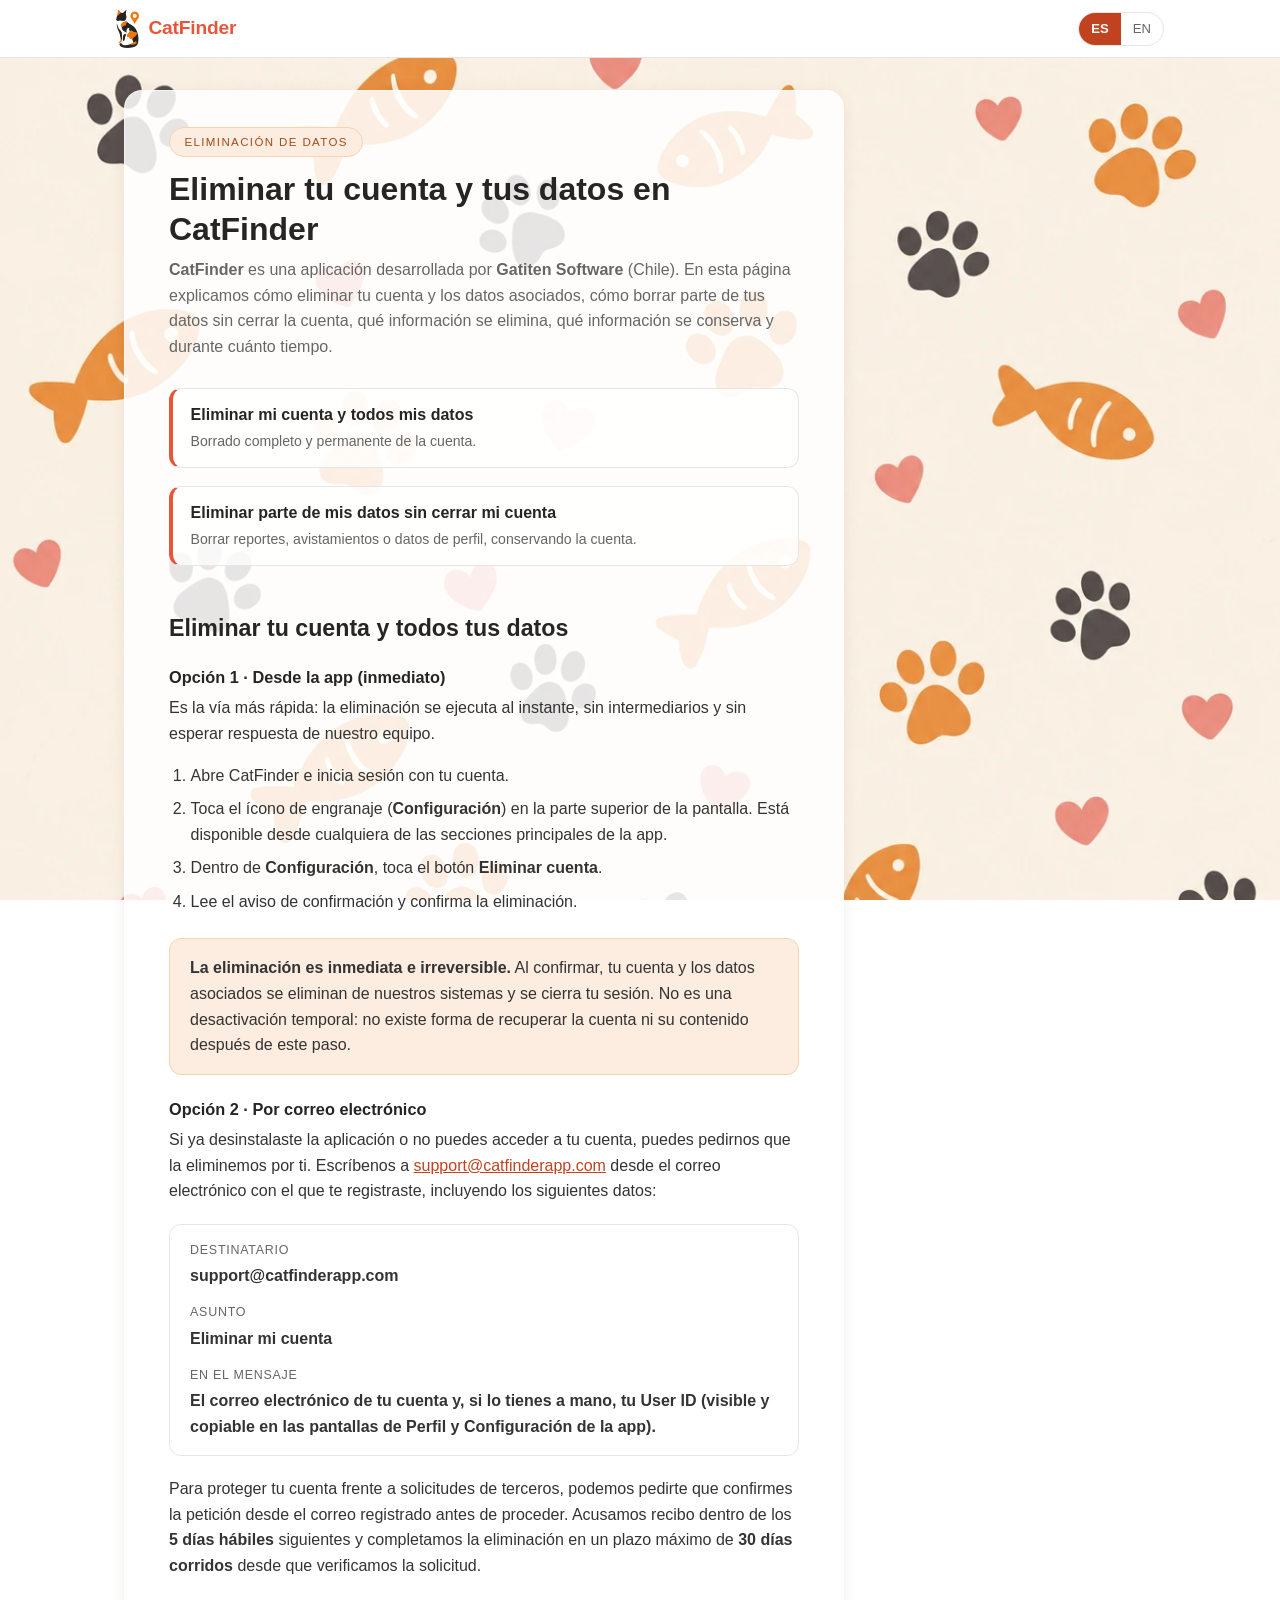
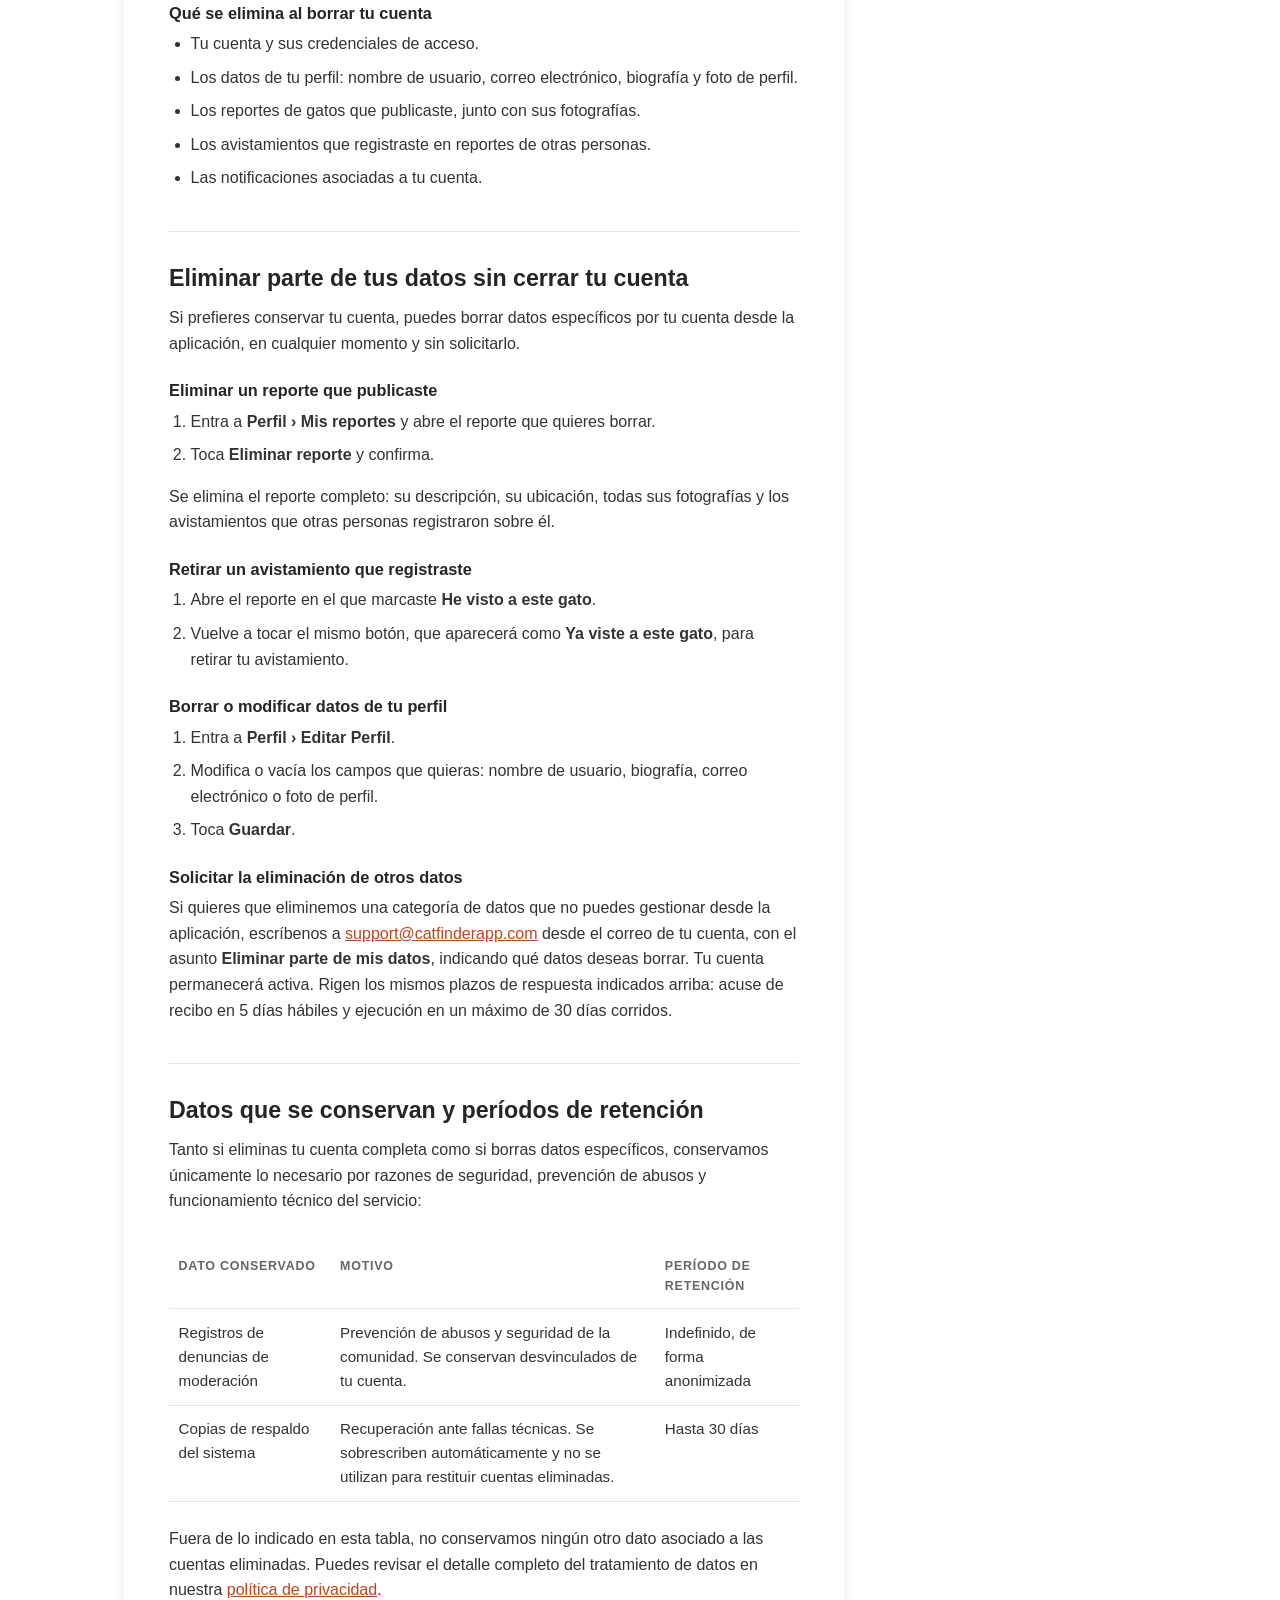
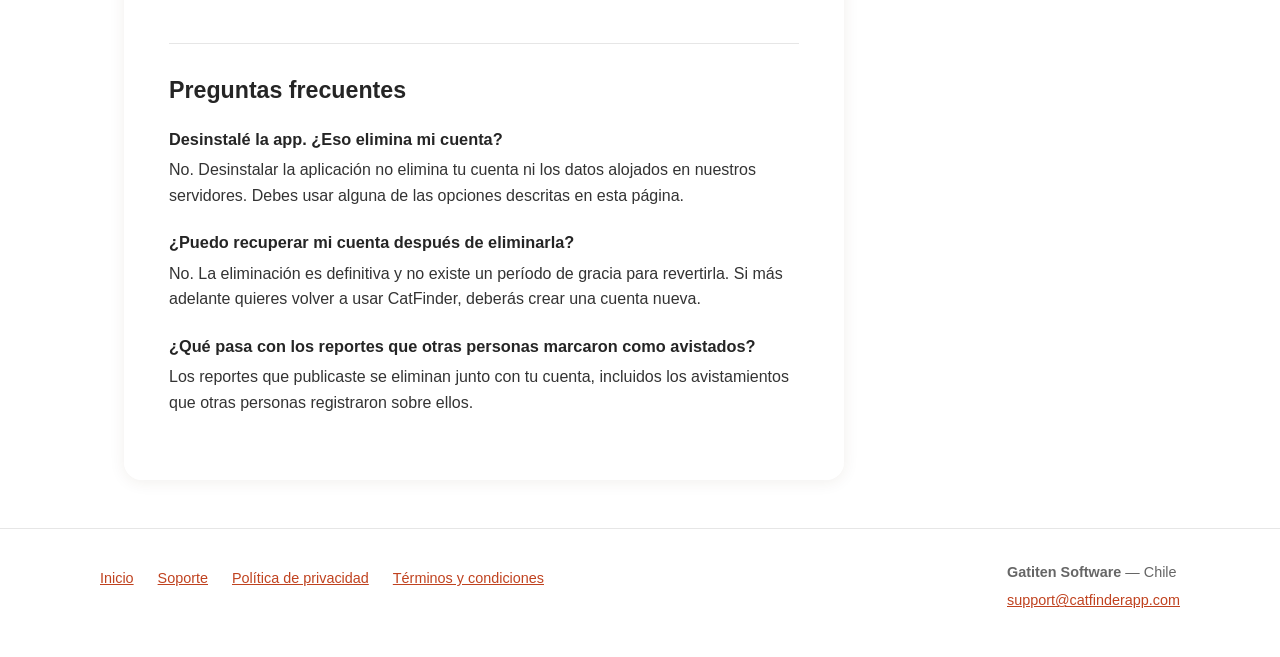
==== eliminar-datos/index.html @ fdf70e6b "New page version 1.0 Página casi definitiva, necesita los links de los stores cuando estén listos pa" ====
<!DOCTYPE html>
<html lang="es">
<head>
<meta charset="UTF-8">
<meta name="viewport" content="width=device-width, initial-scale=1.0">
<title>Eliminar tu cuenta y tus datos — CatFinder</title>
<meta name="description" content="Cómo eliminar tu cuenta de CatFinder o borrar parte de tus datos sin cerrar la cuenta. App desarrollada por Gatiten Software.">
<meta name="robots" content="index, follow">
<link rel="icon" type="image/png" href="/favicon.png">
<link rel="stylesheet" href="/assets/estilos.css">
<link rel="canonical" href="https://catfinderapp.com/eliminar-datos/">
<link rel="alternate" hreflang="es" href="https://catfinderapp.com/eliminar-datos/">
<link rel="alternate" hreflang="en" href="https://catfinderapp.com/en/delete-data/">
</head>
<body>

  <div class="fondo" aria-hidden="true"></div>

  <a class="saltar" href="#principal">Saltar al contenido</a>

  <header class="cabecera">
    <div class="cabecera__interior">
      <a class="marca" href="/">
        <img src="/assets/logo-gato.webp" alt="" width="360" height="600">
        <span>CatFinder</span>
      </a>
      <nav class="idiomas" aria-label="Idioma">
        <a href="/eliminar-datos/" aria-current="true" lang="es">ES</a>
        <a href="/en/delete-data/" lang="en">EN</a>
      </nav>
    </div>
  </header>

  <main id="principal">
    <div class="envoltura">
      <div class="panel panel--texto">
        <div class="contenido">

          <p class="etiqueta">Eliminación de datos</p>
          <h1>Eliminar tu cuenta y tus datos en CatFinder</h1>
          <p class="bajada">
            <strong>CatFinder</strong> es una aplicación desarrollada por
            <strong>Gatiten Software</strong> (Chile). En esta página explicamos cómo eliminar tu
            cuenta y los datos asociados, cómo borrar parte de tus datos sin cerrar la cuenta, qué
            información se elimina, qué información se conserva y durante cuánto tiempo.
          </p>

          <ul class="tarjetas">
            <li>
              <a href="#eliminar-cuenta">
                <strong>Eliminar mi cuenta y todos mis datos</strong>
                <span>Borrado completo y permanente de la cuenta.</span>
              </a>
            </li>
            <li>
              <a href="#eliminar-datos">
                <strong>Eliminar parte de mis datos sin cerrar mi cuenta</strong>
                <span>Borrar reportes, avistamientos o datos de perfil, conservando la cuenta.</span>
              </a>
            </li>
          </ul>

          <section class="bloque" id="eliminar-cuenta">
            <h2>Eliminar tu cuenta y todos tus datos</h2>

            <h3>Opción 1 · Desde la app (inmediato)</h3>
            <p>
              Es la vía más rápida: la eliminación se ejecuta al instante, sin intermediarios y sin
              esperar respuesta de nuestro equipo.
            </p>
            <ol>
              <li>Abre CatFinder e inicia sesión con tu cuenta.</li>
              <li>Toca el ícono de engranaje (<strong>Configuración</strong>) en la parte superior de la pantalla. Está disponible desde cualquiera de las secciones principales de la app.</li>
              <li>Dentro de <strong>Configuración</strong>, toca el botón <strong>Eliminar cuenta</strong>.</li>
              <li>Lee el aviso de confirmación y confirma la eliminación.</li>
            </ol>
            <div class="aviso">
              <p>
                <strong>La eliminación es inmediata e irreversible.</strong> Al confirmar, tu cuenta
                y los datos asociados se eliminan de nuestros sistemas y se cierra tu sesión. No es
                una desactivación temporal: no existe forma de recuperar la cuenta ni su contenido
                después de este paso.
              </p>
            </div>

            <h3>Opción 2 · Por correo electrónico</h3>
            <p>
              Si ya desinstalaste la aplicación o no puedes acceder a tu cuenta, puedes pedirnos que
              la eliminemos por ti. Escríbenos a
              <a href="mailto:support@catfinderapp.com?subject=Eliminar%20mi%20cuenta">support@catfinderapp.com</a>
              desde el correo electrónico con el que te registraste, incluyendo los siguientes datos:
            </p>

            <div class="ficha">
              <dl>
                <dt>Destinatario</dt>
                <dd>support@catfinderapp.com</dd>
                <dt>Asunto</dt>
                <dd>Eliminar mi cuenta</dd>
                <dt>En el mensaje</dt>
                <dd>El correo electrónico de tu cuenta y, si lo tienes a mano, tu User ID (visible y copiable en las pantallas de Perfil y Configuración de la app).</dd>
              </dl>
            </div>

            <p>
              Para proteger tu cuenta frente a solicitudes de terceros, podemos pedirte que
              confirmes la petición desde el correo registrado antes de proceder. Acusamos recibo
              dentro de los <strong>5 días hábiles</strong> siguientes y completamos la eliminación
              en un plazo máximo de <strong>30 días corridos</strong> desde que verificamos la
              solicitud.
            </p>

            <h3>Qué se elimina al borrar tu cuenta</h3>
            <ul>
              <li>Tu cuenta y sus credenciales de acceso.</li>
              <li>Los datos de tu perfil: nombre de usuario, correo electrónico, biografía y foto de perfil.</li>
              <li>Los reportes de gatos que publicaste, junto con sus fotografías.</li>
              <li>Los avistamientos que registraste en reportes de otras personas.</li>
              <li>Las notificaciones asociadas a tu cuenta.</li>
            </ul>
          </section>

          <section class="bloque" id="eliminar-datos">
            <h2>Eliminar parte de tus datos sin cerrar tu cuenta</h2>
            <p>
              Si prefieres conservar tu cuenta, puedes borrar datos específicos por tu cuenta desde
              la aplicación, en cualquier momento y sin solicitarlo.
            </p>

            <h3>Eliminar un reporte que publicaste</h3>
            <ol>
              <li>Entra a <strong>Perfil › Mis reportes</strong> y abre el reporte que quieres borrar.</li>
              <li>Toca <strong>Eliminar reporte</strong> y confirma.</li>
            </ol>
            <p>
              Se elimina el reporte completo: su descripción, su ubicación, todas sus fotografías y
              los avistamientos que otras personas registraron sobre él.
            </p>

            <h3>Retirar un avistamiento que registraste</h3>
            <ol>
              <li>Abre el reporte en el que marcaste <strong>He visto a este gato</strong>.</li>
              <li>Vuelve a tocar el mismo botón, que aparecerá como <strong>Ya viste a este gato</strong>, para retirar tu avistamiento.</li>
            </ol>

            <h3>Borrar o modificar datos de tu perfil</h3>
            <ol>
              <li>Entra a <strong>Perfil › Editar Perfil</strong>.</li>
              <li>Modifica o vacía los campos que quieras: nombre de usuario, biografía, correo electrónico o foto de perfil.</li>
              <li>Toca <strong>Guardar</strong>.</li>
            </ol>

            <h3>Solicitar la eliminación de otros datos</h3>
            <p>
              Si quieres que eliminemos una categoría de datos que no puedes gestionar desde la
              aplicación, escríbenos a
              <a href="mailto:support@catfinderapp.com?subject=Eliminar%20parte%20de%20mis%20datos">support@catfinderapp.com</a>
              desde el correo de tu cuenta, con el asunto <strong>Eliminar parte de mis datos</strong>,
              indicando qué datos deseas borrar. Tu cuenta permanecerá activa. Rigen los mismos
              plazos de respuesta indicados arriba: acuse de recibo en 5 días hábiles y ejecución en
              un máximo de 30 días corridos.
            </p>
          </section>

          <section class="bloque" id="retencion">
            <h2>Datos que se conservan y períodos de retención</h2>
            <p>
              Tanto si eliminas tu cuenta completa como si borras datos específicos, conservamos
              únicamente lo necesario por razones de seguridad, prevención de abusos y
              funcionamiento técnico del servicio:
            </p>

            <div class="tabla-scroll">
              <table>
                <thead>
                  <tr>
                    <th scope="col">Dato conservado</th>
                    <th scope="col">Motivo</th>
                    <th scope="col">Período de retención</th>
                  </tr>
                </thead>
                <tbody>
                  <tr>
                    <td>Registros de denuncias de moderación</td>
                    <td>Prevención de abusos y seguridad de la comunidad. Se conservan desvinculados de tu cuenta.</td>
                    <td>Indefinido, de forma anonimizada</td>
                  </tr>
                  <tr>
                    <td>Copias de respaldo del sistema</td>
                    <td>Recuperación ante fallas técnicas. Se sobrescriben automáticamente y no se utilizan para restituir cuentas eliminadas.</td>
                    <td>Hasta 30 días</td>
                  </tr>
                </tbody>
              </table>
            </div>

            <p>
              Fuera de lo indicado en esta tabla, no conservamos ningún otro dato asociado a las
              cuentas eliminadas. Puedes revisar el detalle completo del tratamiento de datos en
              nuestra <a href="/privacidad/">política de privacidad</a>.
            </p>
          </section>

          <section class="bloque" id="preguntas">
            <h2>Preguntas frecuentes</h2>

            <h3>Desinstalé la app. ¿Eso elimina mi cuenta?</h3>
            <p>
              No. Desinstalar la aplicación no elimina tu cuenta ni los datos alojados en nuestros
              servidores. Debes usar alguna de las opciones descritas en esta página.
            </p>

            <h3>¿Puedo recuperar mi cuenta después de eliminarla?</h3>
            <p>
              No. La eliminación es definitiva y no existe un período de gracia para revertirla. Si
              más adelante quieres volver a usar CatFinder, deberás crear una cuenta nueva.
            </p>

            <h3>¿Qué pasa con los reportes que otras personas marcaron como avistados?</h3>
            <p>
              Los reportes que publicaste se eliminan junto con tu cuenta, incluidos los
              avistamientos que otras personas registraron sobre ellos.
            </p>
          </section>

        </div>
      </div>
    </div>
  </main>

  <footer class="pie">
    <div class="pie__interior">
      <nav aria-label="Enlaces del sitio">
        <ul>
          <li><a href="/">Inicio</a></li>
          <li><a href="/soporte/">Soporte</a></li>
          <li><a href="/privacidad/">Política de privacidad</a></li>
          <li><a href="/terminos/">Términos y condiciones</a></li>
        </ul>
      </nav>
      <div class="pie__legal">
        <p><strong>Gatiten Software</strong> — Chile</p>
        <p><a href="mailto:support@catfinderapp.com">support@catfinderapp.com</a></p>
      </div>
    </div>
  </footer>

</body>
</html>
---- assets/estilos.css ----
/* ==========================================================================
   CatFinder — hoja de estilos del sitio
   Gatiten Software

   Una sola hoja para todas las páginas: el navegador la descarga una vez y la
   reutiliza en el resto de la navegación.

   Paleta tomada del arte de la marca y del tema de la app (constants/theme.ts):
   el naranja #F1760E es el de las manchas del gato y del pin del logo; el
   coral #E8563A es el `primary` de la app y el color del nombre.

   Nota sobre contraste: #E8563A sobre blanco da 3.6:1, suficiente para texto
   grande pero no para texto corrido (WCAG AA pide 4.5:1). Por eso existe
   --coral-texto, una versión oscurecida que llega a 5:1 y es la que se usa en
   enlaces y botones.
   ========================================================================== */

:root{
  --naranja:       #f1760e;
  --coral:         #e8563a;
  --coral-texto:   #c0421f;
  --carbon:        #252525;
  --texto:         #333333;
  --texto-suave:   #666666;
  --borde:         #e6e6e6;
  --crema:         #fdece0;
  --borde-crema:   #f6d3b4;
  --crema-fondo:   #f9f1e4;
  --panel:         rgba(255, 255, 255, 0.85);
  --blanco-solido: #ffffff;

  --ancho-max:     1080px;
  --ancho-texto:   720px;
  --radio:         18px;
  --radio-chico:   12px;
  --sombra:        0 2px 16px rgba(80, 50, 30, 0.08);

  --fuente: -apple-system, BlinkMacSystemFont, "Segoe UI", Roboto,
            "Helvetica Neue", Arial, sans-serif;
}

*{ box-sizing: border-box; }

html{
  height: 100%;
  -webkit-text-size-adjust: 100%;
  scroll-behavior: smooth;

  background-color: var(--blanco-solido);
}

@media (prefers-reduced-motion: reduce){
  html{ scroll-behavior: auto; }
  *{ animation-duration: 0.01ms !important; transition-duration: 0.01ms !important; }
}

body{
  margin: 0;
  min-height: 100%;
  font-family: var(--fuente);
  font-size: 1rem;
  line-height: 1.6;
  color: var(--texto);
  /* Sin color de fondo propio: así el canvas toma el del elemento raíz, que es
     blanco, y el rebote elástico bajo el pie no descubre el crema. El patrón
     lo pinta la capa .fondo. */
  -webkit-font-smoothing: antialiased;
}

/* Fondo fijo.
   `position: sticky` y no `fixed`: una capa fija se queda clavada al viewport
   durante el rebote elástico, y cuando el contenido se desplaza deja asomar el
   patrón por encima de la barra o por debajo del pie. Una capa sticky sigue
   pegada al viewport mientras se hace scroll —el efecto visual es el mismo—
   pero pertenece al flujo del documento, así que acompaña al contenido cuando
   este rebota y nunca invade las franjas blancas.

   La capa mide cero de alto y el patrón lo pinta un pseudo-elemento absoluto,
   de modo que no ocupa espacio en el flujo ni alarga la página.

   No se usa `background-attachment: fixed` porque Safari en iOS lo ignora:
   ancla la imagen al documento completo y la escala al alto total de la página.
   `cover` amplía la imagen conservando su proporción y recorta el sobrante. */
.fondo{
  position: sticky;
  top: 0;
  height: 0;
  z-index: -1;
}

.fondo::before{
  content: '';
  position: absolute;
  top: 0;
  left: 0;
  right: 0;
  height: 100vh;
  background-color: var(--crema-fondo);
  background-image: url('/assets/fondo-patron.webp');
  background-repeat: no-repeat;
  background-position: center center;
  background-size: cover;
}

/* --------------------------------------------------------------------------
   Estructura
   -------------------------------------------------------------------------- */

.envoltura{
  max-width: var(--ancho-max);
  margin: 0 auto;
  padding: 0 1rem;
}

.panel{
  background: var(--panel);
  border: 1px solid rgba(255, 255, 255, 0.55);
  border-radius: var(--radio);
  box-shadow: var(--sombra);
  margin: 1rem 0 2.5rem;
  overflow: hidden;
}

/* Variante para páginas de texto: ancho cómodo de lectura. */
.panel--texto{
  max-width: var(--ancho-texto);
  margin-left: auto;
  margin-right: auto;
}

.contenido{ padding: 1.5rem 1.25rem 2.5rem; }

/* --------------------------------------------------------------------------
   Encabezado
   -------------------------------------------------------------------------- */

/* La franja se prolonga una pantalla hacia arriba, como respaldo para los
   navegadores que ignoren overscroll-behavior. Hacia arriba no genera scroll,
   porque el desplazamiento no toma valores negativos. */
.cabecera{
  position: relative;
  background: var(--blanco-solido);
  border-bottom: 1px solid var(--borde);
}

.cabecera::before{
  content: '';
  position: absolute;
  bottom: 100%;
  left: 0;
  right: 0;
  height: 100vh;
  background: var(--blanco-solido);
}

.cabecera__interior{
  max-width: var(--ancho-max);
  margin: 0 auto;
  padding: 0.6rem 1rem;
  display: flex;
  align-items: center;
  justify-content: space-between;
  gap: 1rem;
}

.marca{
  display: inline-flex;
  align-items: center;
  gap: 0.6rem;
  text-decoration: none;
  color: var(--coral);
}

.marca img{
  height: 38px;
  width: auto;
  display: block;
}

.marca span{
  font-size: 1.2rem;
  font-weight: 700;
  letter-spacing: -0.01em;
}

/* Selector de idioma */
.idiomas{
  display: inline-flex;
  border: 1px solid var(--borde);
  border-radius: 999px;
  overflow: hidden;
  font-size: 0.82rem;
}

.idiomas a{
  padding: 0.35rem 0.75rem;
  text-decoration: none;
  color: var(--texto-suave);
  min-height: 32px;
  display: inline-flex;
  align-items: center;
}

.idiomas a[aria-current="true"]{
  background: var(--coral-texto);
  color: #fff;
  font-weight: 600;
}

/* --------------------------------------------------------------------------
   Tipografía
   -------------------------------------------------------------------------- */

h1, h2, h3{ color: var(--carbon); line-height: 1.25; }

h1{ font-size: 1.75rem; margin: 0 0 0.5rem; }
h2{ font-size: 1.3rem; margin: 0 0 0.75rem; scroll-margin-top: 1rem; }
h3{ font-size: 1.02rem; margin: 1.5rem 0 0.5rem; }

p{ margin: 0 0 1rem; }

ol, ul{ margin: 0 0 1rem; padding-left: 1.35rem; }
li{ margin-bottom: 0.5rem; }

a{ color: var(--coral-texto); }
a:hover{ text-decoration: none; }

:focus-visible{
  outline: 3px solid var(--coral-texto);
  outline-offset: 2px;
  border-radius: 4px;
}

.bajada{ color: var(--texto-suave); margin: 0 0 1.75rem; }

.etiqueta{
  display: inline-block;
  font-size: 0.72rem;
  letter-spacing: 0.12em;
  text-transform: uppercase;
  /* #b5591f sobre el crema daba 4.14:1, bajo el mínimo AA de 4.5:1 para
     texto pequeño. Este tono llega a 5.1:1 sin cambiar el carácter del color. */
  color: #a04d18;
  background: var(--crema);
  border: 1px solid var(--borde-crema);
  padding: 0.3rem 0.9rem;
  border-radius: 20px;
  margin: 0 0 0.75rem;
}

.fecha-actualizacion{
  font-size: 0.85rem;
  color: var(--texto-suave);
  margin: 0 0 1.5rem;
}

/* --------------------------------------------------------------------------
   Portada
   -------------------------------------------------------------------------- */

.portada{
  text-align: center;
  padding: 2.5rem 1.25rem 1.5rem;
}

.portada__logo{
  width: auto;
  height: 160px;
  display: block;
  margin: 0 auto 1.25rem;
}

.portada h1{
  font-size: 2.25rem;
  color: var(--coral);
  margin: 0 0 0.35rem;
  letter-spacing: -0.02em;
}

.portada__lema{
  font-size: 1.1rem;
  color: var(--texto);
  max-width: 34ch;
  margin: 0 auto 1.5rem;
}

.descripcion{
  padding: 0 1.25rem 2.25rem;
  max-width: 62ch;
  margin: 0 auto;
  text-align: center;
}

.descripcion p{ margin-bottom: 0; }

/* --------------------------------------------------------------------------
   Pantallas de la app
   -------------------------------------------------------------------------- */

.pantallas{ padding: 0.5rem 1.25rem 2.5rem; }

.pantallas h2{ text-align: center; margin-bottom: 1.75rem; }

.pantallas__lista{
  display: grid;
  gap: 2.5rem;
  grid-template-columns: 1fr;
  justify-items: center;
  margin: 0;
  padding: 0;
  list-style: none;
}

.pantalla{ max-width: 320px; text-align: center; }

/* Marco de teléfono dibujado con CSS: evita cargar una imagen extra. */
.pantalla__marco{
  border: 8px solid var(--carbon);
  border-radius: 28px;
  overflow: hidden;
  background: var(--carbon);
  box-shadow: 0 6px 22px rgba(60, 40, 25, 0.18);
  margin-bottom: 1rem;
  line-height: 0;
}

.pantalla__marco img{
  width: 100%;
  height: auto;
  display: block;
  border-radius: 20px;
}

.pantalla h3{ margin: 0 0 0.35rem; font-size: 1.05rem; }
.pantalla p{ margin: 0; font-size: 0.94rem; color: var(--texto-suave); }

/* En pantallas anchas: tres columnas con el mapa destacado al centro. */
@media (min-width: 860px){
  .pantallas__lista{
    grid-template-columns: 1fr 1.18fr 1fr;
    gap: 1.75rem;
    align-items: end;
  }
  .pantalla{ max-width: none; }
  .pantalla--principal .pantalla__marco{
    border-width: 10px;
    box-shadow: 0 10px 30px rgba(60, 40, 25, 0.24);
  }
}

/* --------------------------------------------------------------------------
   Botones de las tiendas
   Áreas de protección según las guías oficiales: Google Play pide un margen
   libre equivalente al 25% de la altura del badge; Apple, al 10% del suyo.
   El espaciado de abajo cubre ambos con holgura.
   -------------------------------------------------------------------------- */

.tiendas{
  border-top: 1px solid var(--borde);
  padding: 2.25rem 1.25rem 2.75rem;
  text-align: center;
}

.tiendas h2{ margin-bottom: 1.25rem; }

/* Los dos badges se igualan por ALTURA, no por ancho: sus proporciones
   oficiales difieren (Google Play 238.96x70.87 = 3.37; App Store
   119.66x40 = 2.99) y ninguno trae margen dentro de su lienzo, así que a
   la misma altura quedan ópticamente parejos. El espacio entre ellos cubre
   el área de protección que piden ambas marcas: Google exige un 25% de la
   altura del badge (12px a 48px de alto) y Apple un 10%. */
.tiendas__fila{
  display: flex;
  flex-wrap: wrap;
  align-items: center;
  justify-content: center;
  gap: 1.75rem;
  padding: 0.75rem 0;
}

.tiendas__fila a,
.tiendas__fila .badge-inactivo{
  display: block;
  line-height: 0;
  border-radius: 8px;
}

.tiendas__fila img{
  height: 48px;
  width: auto;
  display: block;
}

.tiendas__fila a{ transition: transform 0.2s ease, opacity 0.2s ease; }
.tiendas__fila a:hover{ transform: translateY(-2px); opacity: 0.88; }

/* Badge sin enlace, mientras la ficha de la tienda no exista.
   No lleva filtro de color ni opacidad: las guías de ambas marcas prohíben
   alterar el badge, y una versión monocroma o desvaída es precisamente eso.
   Que todavía no esté disponible lo dice el sello "Próximamente". */
.badge-inactivo{ cursor: default; }

.proximamente{
  display: inline-block;
  font-size: 0.72rem;
  letter-spacing: 0.12em;
  text-transform: uppercase;
  color: #a04d18;
  background: var(--crema);
  border: 1px solid var(--borde-crema);
  padding: 0.3rem 0.9rem;
  border-radius: 20px;
  margin: 1.25rem 0 0;
}

/* Acceso a la beta.
   Va en un botón propio y no sobre el badge de App Store: ese badge dice
   "Download on the App Store" y las guías de marketing de Apple lo reservan
   para enlazar a una ficha publicada en la tienda. TestFlight es otra cosa —
   exige instalar la app TestFlight primero— y prometer una descarga que no
   existe confunde a quien llega. */
.beta{
  margin: 2rem auto 0;
  padding-top: 1.75rem;
  border-top: 1px solid var(--borde);
  max-width: 46ch;
}

.beta__texto{ margin: 0 0 1rem; }

.boton{
  display: inline-flex;
  align-items: center;
  justify-content: center;
  min-height: 48px;
  padding: 0.75rem 1.5rem;
  background: var(--coral-texto);
  color: #fff;
  font-weight: 600;
  text-decoration: none;
  border-radius: 999px;
  transition: transform 0.2s ease, background 0.2s ease;
}

.boton:hover{ background: #a63719; transform: translateY(-1px); }

.beta__nota{
  font-size: 0.85rem;
  color: var(--texto-suave);
  margin: 1rem 0 0;
}

/* --------------------------------------------------------------------------
   Tarjetas de navegación (índices internos)
   -------------------------------------------------------------------------- */

.tarjetas{
  display: flex;
  flex-direction: column;
  gap: 0.6rem;
  margin: 0 0 2.5rem;
  padding: 0;
  list-style: none;
}

.tarjetas a{
  display: block;
  text-decoration: none;
  color: var(--texto);
  background: rgba(255, 255, 255, 0.75);
  border: 1px solid var(--borde);
  border-left: 4px solid var(--coral);
  border-radius: var(--radio-chico);
  padding: 0.85rem 1.1rem;
  transition: background 0.15s ease;
}

.tarjetas a:hover{ background: var(--crema); }
.tarjetas strong{ display: block; color: var(--carbon); }
.tarjetas span{ font-size: 0.88rem; color: var(--texto-suave); }

/* --------------------------------------------------------------------------
   Bloques de contenido
   -------------------------------------------------------------------------- */

.bloque{
  border-top: 1px solid var(--borde);
  padding-top: 2rem;
  margin-top: 2.5rem;
}

.bloque:first-of-type{ border-top: none; padding-top: 0; margin-top: 0; }

.aviso{
  background: var(--crema);
  border: 1px solid var(--borde-crema);
  border-radius: var(--radio-chico);
  padding: 1rem 1.25rem;
  margin: 1.5rem 0;
}

.aviso p:last-child{ margin-bottom: 0; }

.ficha{
  background: rgba(255, 255, 255, 0.75);
  border: 1px solid var(--borde);
  border-radius: var(--radio-chico);
  padding: 1rem 1.25rem;
  margin: 1.25rem 0;
}

.ficha dl{ margin: 0; }

.ficha dt{
  font-size: 0.78rem;
  letter-spacing: 0.06em;
  text-transform: uppercase;
  color: var(--texto-suave);
  margin-bottom: 0.15rem;
}

.ficha dd{
  margin: 0 0 0.9rem;
  font-weight: 600;
  word-break: break-word;
}

.ficha dd:last-child{ margin-bottom: 0; }

/* Tablas: en móvil se desplazan en horizontal en vez de comprimirse. */
.tabla-scroll{ overflow-x: auto; -webkit-overflow-scrolling: touch; }

table{
  width: 100%;
  border-collapse: collapse;
  margin: 1rem 0 1.5rem;
  font-size: 0.95rem;
  min-width: 460px;
}

th, td{
  text-align: left;
  padding: 0.7rem 0.6rem;
  border-bottom: 1px solid var(--borde);
  vertical-align: top;
}

th{
  font-size: 0.78rem;
  letter-spacing: 0.06em;
  text-transform: uppercase;
  color: var(--texto-suave);
  font-weight: 600;
}

/* --------------------------------------------------------------------------
   Pie
   -------------------------------------------------------------------------- */

.pie{
  background: var(--blanco-solido);
  border-top: 1px solid var(--borde);
  padding: 2rem 1rem 2.5rem;
  font-size: 0.9rem;
  color: var(--texto-suave);
}

.pie__interior{
  max-width: var(--ancho-max);
  margin: 0 auto;
  display: flex;
  flex-direction: column;
  gap: 1.25rem;
}

.pie nav ul{
  display: flex;
  flex-wrap: wrap;
  gap: 0.35rem 1.5rem;
  margin: 0;
  padding: 0;
  list-style: none;
}

.pie nav a{
  display: inline-block;
  padding: 0.35rem 0;
  min-height: 32px;
}

.pie__legal p{ margin: 0 0 0.3rem; }

/* --------------------------------------------------------------------------
   Utilidades
   -------------------------------------------------------------------------- */

.solo-lectores{
  position: absolute;
  width: 1px; height: 1px;
  padding: 0; margin: -1px;
  overflow: hidden;
  clip: rect(0 0 0 0);
  white-space: nowrap;
  border: 0;
}

/* Salto al contenido: visible solo al tabular. */
.saltar{
  position: absolute;
  left: -9999px;
  top: 0;
  background: var(--blanco-solido);
  color: var(--coral-texto);
  padding: 0.75rem 1rem;
  z-index: 10;
}

.saltar:focus{ left: 0; }

/* --------------------------------------------------------------------------
   Pantallas medianas y grandes
   -------------------------------------------------------------------------- */

@media (min-width: 600px){
  .contenido{ padding: 2rem 2rem 3rem; }
  .portada{ padding: 3rem 2rem 2.5rem; }
  .portada__logo{ height: 180px; }
  .portada h1{ font-size: 2.75rem; }
  h1{ font-size: 2rem; }
  h2{ font-size: 1.45rem; }
}

@media (min-width: 860px){
  .envoltura{ padding: 0 1.5rem; }
  .panel{ margin: 2rem 0 3rem; }
  .contenido{ padding: 2.25rem 2.75rem 3rem; }
  .pie__interior{
    flex-direction: row;
    justify-content: space-between;
    align-items: flex-start;
  }
}
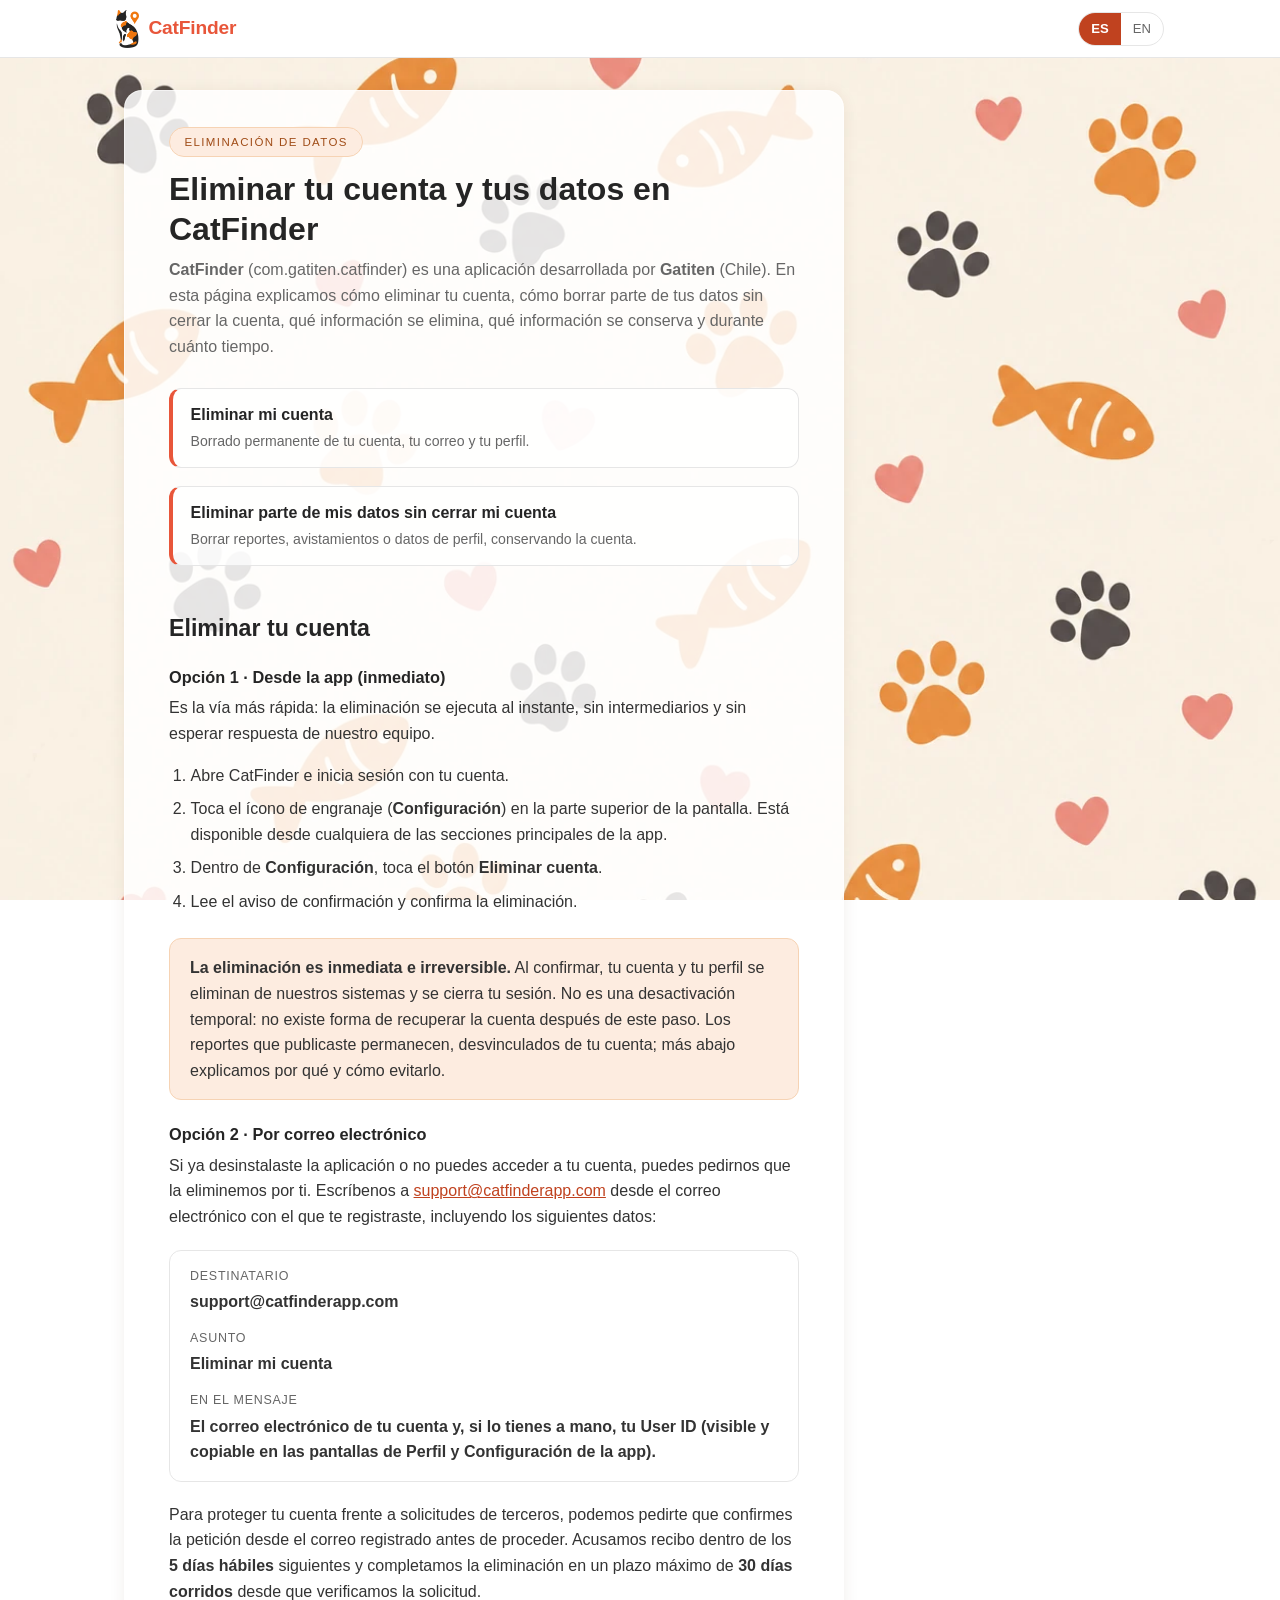
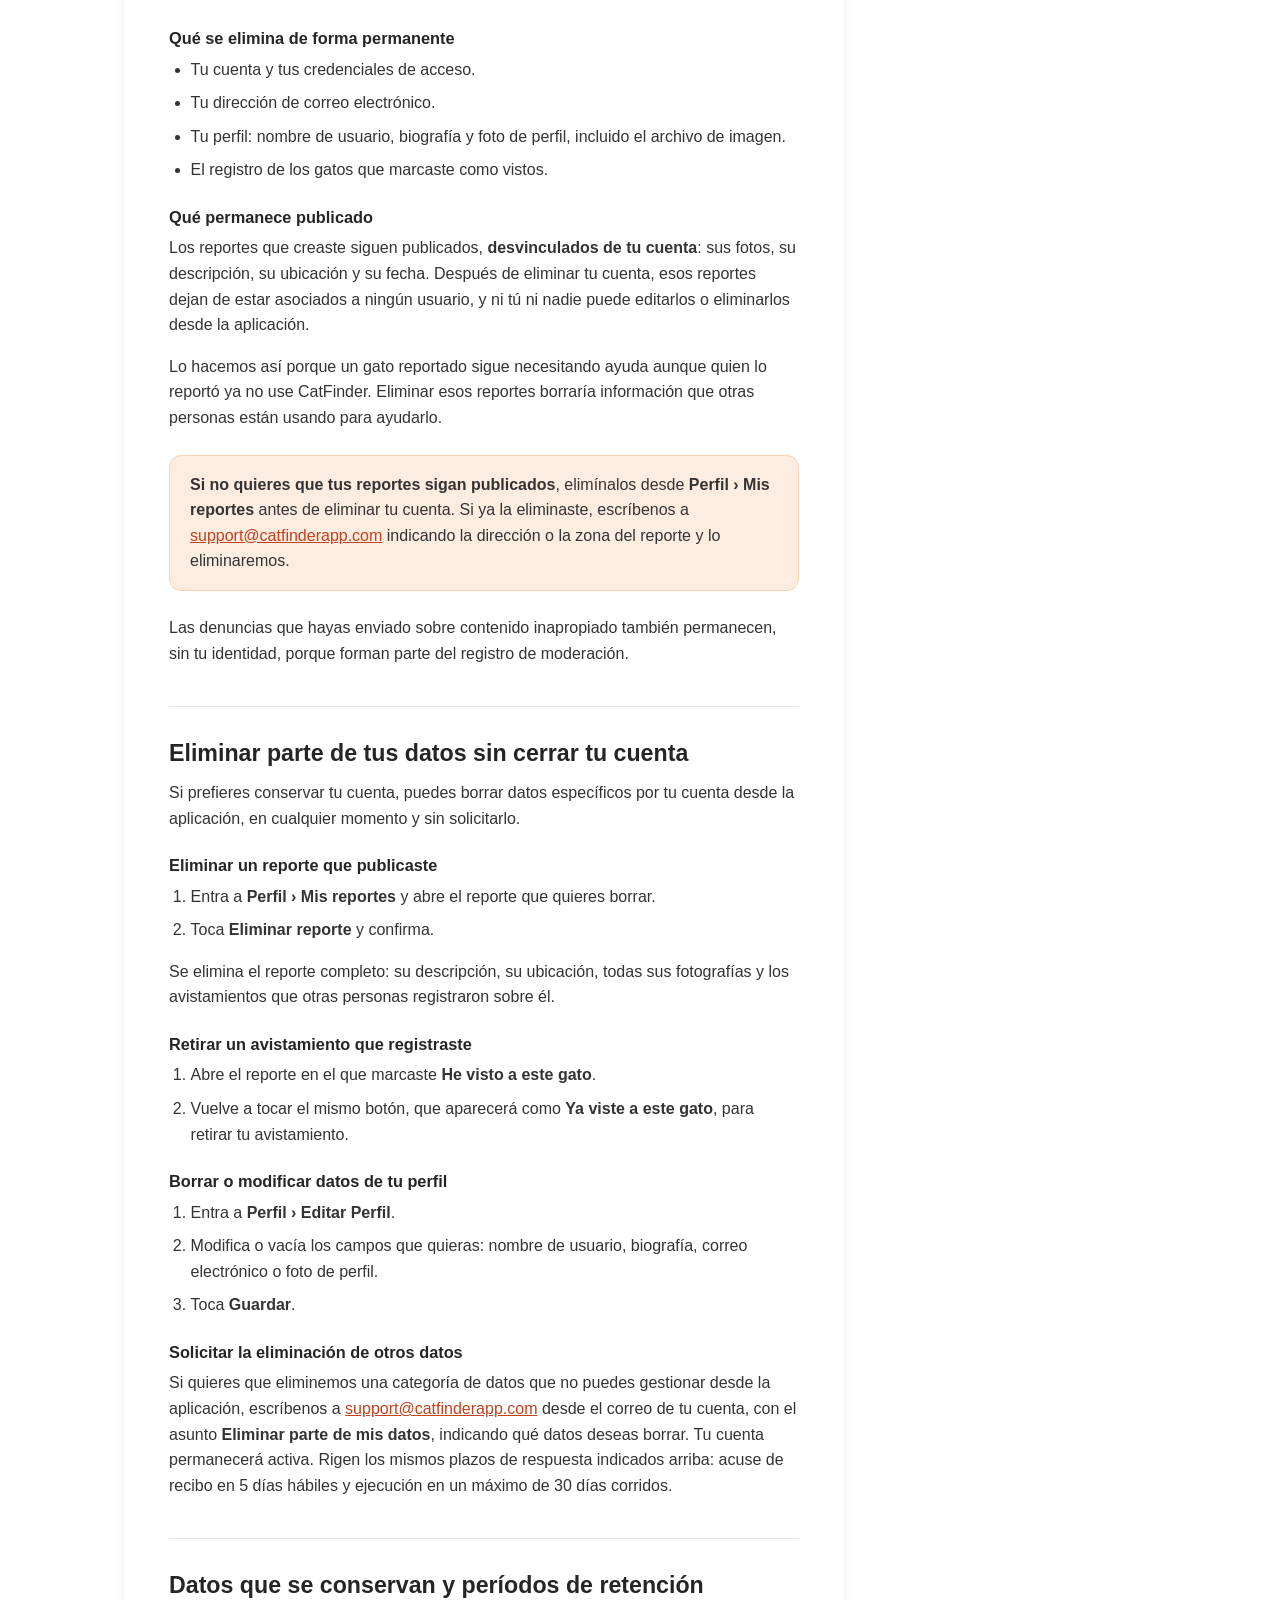
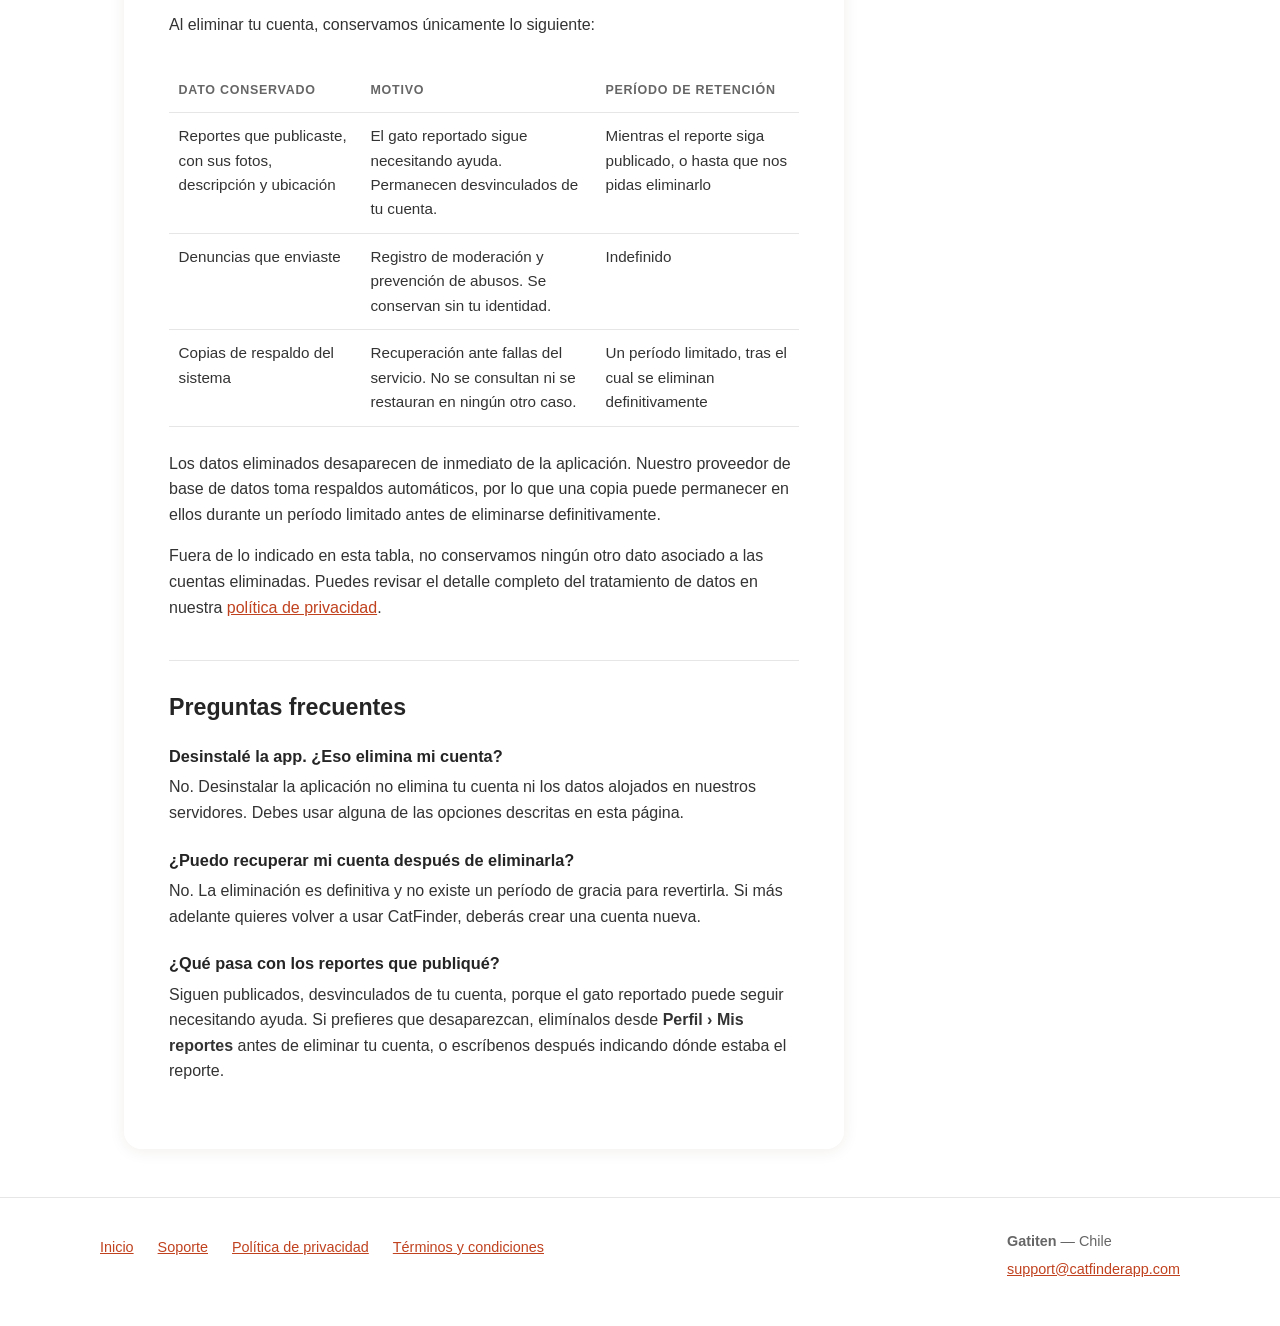
==== commit 9bee6b71: "Add files via upload" ====
--- a/eliminar-datos/index.html
+++ b/eliminar-datos/index.html
@@ -4,7 +4,7 @@
 <meta charset="UTF-8">
 <meta name="viewport" content="width=device-width, initial-scale=1.0">
 <title>Eliminar tu cuenta y tus datos — CatFinder</title>
-<meta name="description" content="Cómo eliminar tu cuenta de CatFinder o borrar parte de tus datos sin cerrar la cuenta. App desarrollada por Gatiten Software.">
+<meta name="description" content="Cómo eliminar tu cuenta de CatFinder o borrar parte de tus datos sin cerrar la cuenta. App desarrollada por Gatiten.">
 <meta name="robots" content="index, follow">
 <link rel="icon" type="image/png" href="/favicon.png">
 <link rel="stylesheet" href="/assets/estilos.css">
@@ -39,17 +39,17 @@
           <p class="etiqueta">Eliminación de datos</p>
           <h1>Eliminar tu cuenta y tus datos en CatFinder</h1>
           <p class="bajada">
-            <strong>CatFinder</strong> es una aplicación desarrollada por
-            <strong>Gatiten Software</strong> (Chile). En esta página explicamos cómo eliminar tu
-            cuenta y los datos asociados, cómo borrar parte de tus datos sin cerrar la cuenta, qué
-            información se elimina, qué información se conserva y durante cuánto tiempo.
+            <strong>CatFinder</strong> (com.gatiten.catfinder) es una aplicación desarrollada por
+            <strong>Gatiten</strong> (Chile). En esta página explicamos cómo eliminar tu
+            cuenta, cómo borrar parte de tus datos sin cerrar la cuenta, qué información se
+            elimina, qué información se conserva y durante cuánto tiempo.
           </p>
 
           <ul class="tarjetas">
             <li>
               <a href="#eliminar-cuenta">
-                <strong>Eliminar mi cuenta y todos mis datos</strong>
-                <span>Borrado completo y permanente de la cuenta.</span>
+                <strong>Eliminar mi cuenta</strong>
+                <span>Borrado permanente de tu cuenta, tu correo y tu perfil.</span>
               </a>
             </li>
             <li>
@@ -61,7 +61,7 @@
           </ul>
 
           <section class="bloque" id="eliminar-cuenta">
-            <h2>Eliminar tu cuenta y todos tus datos</h2>
+            <h2>Eliminar tu cuenta</h2>
 
             <h3>Opción 1 · Desde la app (inmediato)</h3>
             <p>
@@ -77,9 +77,10 @@
             <div class="aviso">
               <p>
                 <strong>La eliminación es inmediata e irreversible.</strong> Al confirmar, tu cuenta
-                y los datos asociados se eliminan de nuestros sistemas y se cierra tu sesión. No es
-                una desactivación temporal: no existe forma de recuperar la cuenta ni su contenido
-                después de este paso.
+                y tu perfil se eliminan de nuestros sistemas y se cierra tu sesión. No es una
+                desactivación temporal: no existe forma de recuperar la cuenta después de este paso.
+                Los reportes que publicaste permanecen, desvinculados de tu cuenta; más abajo
+                explicamos por qué y cómo evitarlo.
               </p>
             </div>
 
@@ -110,14 +111,39 @@
               solicitud.
             </p>
 
-            <h3>Qué se elimina al borrar tu cuenta</h3>
+            <h3>Qué se elimina de forma permanente</h3>
             <ul>
-              <li>Tu cuenta y sus credenciales de acceso.</li>
-              <li>Los datos de tu perfil: nombre de usuario, correo electrónico, biografía y foto de perfil.</li>
-              <li>Los reportes de gatos que publicaste, junto con sus fotografías.</li>
-              <li>Los avistamientos que registraste en reportes de otras personas.</li>
-              <li>Las notificaciones asociadas a tu cuenta.</li>
+              <li>Tu cuenta y tus credenciales de acceso.</li>
+              <li>Tu dirección de correo electrónico.</li>
+              <li>Tu perfil: nombre de usuario, biografía y foto de perfil, incluido el archivo de imagen.</li>
+              <li>El registro de los gatos que marcaste como vistos.</li>
             </ul>
+
+            <h3>Qué permanece publicado</h3>
+            <p>
+              Los reportes que creaste siguen publicados, <strong>desvinculados de tu cuenta</strong>:
+              sus fotos, su descripción, su ubicación y su fecha. Después de eliminar tu cuenta, esos
+              reportes dejan de estar asociados a ningún usuario, y ni tú ni nadie puede editarlos o
+              eliminarlos desde la aplicación.
+            </p>
+            <p>
+              Lo hacemos así porque un gato reportado sigue necesitando ayuda aunque quien lo
+              reportó ya no use CatFinder. Eliminar esos reportes borraría información que otras
+              personas están usando para ayudarlo.
+            </p>
+            <div class="aviso">
+              <p>
+                <strong>Si no quieres que tus reportes sigan publicados</strong>, elimínalos desde
+                <strong>Perfil › Mis reportes</strong> antes de eliminar tu cuenta. Si ya la
+                eliminaste, escríbenos a
+                <a href="mailto:support@catfinderapp.com?subject=Eliminar%20un%20reporte">support@catfinderapp.com</a>
+                indicando la dirección o la zona del reporte y lo eliminaremos.
+              </p>
+            </div>
+            <p>
+              Las denuncias que hayas enviado sobre contenido inapropiado también permanecen, sin tu
+              identidad, porque forman parte del registro de moderación.
+            </p>
           </section>
 
           <section class="bloque" id="eliminar-datos">
@@ -165,9 +191,7 @@
           <section class="bloque" id="retencion">
             <h2>Datos que se conservan y períodos de retención</h2>
             <p>
-              Tanto si eliminas tu cuenta completa como si borras datos específicos, conservamos
-              únicamente lo necesario por razones de seguridad, prevención de abusos y
-              funcionamiento técnico del servicio:
+              Al eliminar tu cuenta, conservamos únicamente lo siguiente:
             </p>
 
             <div class="tabla-scroll">
@@ -181,19 +205,29 @@
                 </thead>
                 <tbody>
                   <tr>
-                    <td>Registros de denuncias de moderación</td>
-                    <td>Prevención de abusos y seguridad de la comunidad. Se conservan desvinculados de tu cuenta.</td>
-                    <td>Indefinido, de forma anonimizada</td>
+                    <td>Reportes que publicaste, con sus fotos, descripción y ubicación</td>
+                    <td>El gato reportado sigue necesitando ayuda. Permanecen desvinculados de tu cuenta.</td>
+                    <td>Mientras el reporte siga publicado, o hasta que nos pidas eliminarlo</td>
+                  </tr>
+                  <tr>
+                    <td>Denuncias que enviaste</td>
+                    <td>Registro de moderación y prevención de abusos. Se conservan sin tu identidad.</td>
+                    <td>Indefinido</td>
                   </tr>
                   <tr>
                     <td>Copias de respaldo del sistema</td>
-                    <td>Recuperación ante fallas técnicas. Se sobrescriben automáticamente y no se utilizan para restituir cuentas eliminadas.</td>
-                    <td>Hasta 30 días</td>
+                    <td>Recuperación ante fallas del servicio. No se consultan ni se restauran en ningún otro caso.</td>
+                    <td>Un período limitado, tras el cual se eliminan definitivamente</td>
                   </tr>
                 </tbody>
               </table>
             </div>
 
+            <p>
+              Los datos eliminados desaparecen de inmediato de la aplicación. Nuestro proveedor de
+              base de datos toma respaldos automáticos, por lo que una copia puede permanecer en
+              ellos durante un período limitado antes de eliminarse definitivamente.
+            </p>
             <p>
               Fuera de lo indicado en esta tabla, no conservamos ningún otro dato asociado a las
               cuentas eliminadas. Puedes revisar el detalle completo del tratamiento de datos en
@@ -216,10 +250,12 @@
               más adelante quieres volver a usar CatFinder, deberás crear una cuenta nueva.
             </p>
 
-            <h3>¿Qué pasa con los reportes que otras personas marcaron como avistados?</h3>
-            <p>
-              Los reportes que publicaste se eliminan junto con tu cuenta, incluidos los
-              avistamientos que otras personas registraron sobre ellos.
+            <h3>¿Qué pasa con los reportes que publiqué?</h3>
+            <p>
+              Siguen publicados, desvinculados de tu cuenta, porque el gato reportado puede seguir
+              necesitando ayuda. Si prefieres que desaparezcan, elimínalos desde
+              <strong>Perfil › Mis reportes</strong> antes de eliminar tu cuenta, o escríbenos
+              después indicando dónde estaba el reporte.
             </p>
           </section>
 
@@ -239,7 +275,7 @@
         </ul>
       </nav>
       <div class="pie__legal">
-        <p><strong>Gatiten Software</strong> — Chile</p>
+        <p><strong>Gatiten</strong> — Chile</p>
         <p><a href="mailto:support@catfinderapp.com">support@catfinderapp.com</a></p>
       </div>
     </div>
--- a/assets/estilos.css
+++ b/assets/estilos.css
@@ -363,37 +363,6 @@
 
 .tiendas h2{ margin-bottom: 1.25rem; }
 
-/* Los dos badges se igualan por ALTURA, no por ancho: sus proporciones
-   oficiales difieren (Google Play 238.96x70.87 = 3.37; App Store
-   119.66x40 = 2.99) y ninguno trae margen dentro de su lienzo, así que a
-   la misma altura quedan ópticamente parejos. El espacio entre ellos cubre
-   el área de protección que piden ambas marcas: Google exige un 25% de la
-   altura del badge (12px a 48px de alto) y Apple un 10%. */
-.tiendas__fila{
-  display: flex;
-  flex-wrap: wrap;
-  align-items: center;
-  justify-content: center;
-  gap: 1.75rem;
-  padding: 0.75rem 0;
-}
-
-.tiendas__fila a,
-.tiendas__fila .badge-inactivo{
-  display: block;
-  line-height: 0;
-  border-radius: 8px;
-}
-
-.tiendas__fila img{
-  height: 48px;
-  width: auto;
-  display: block;
-}
-
-.tiendas__fila a{ transition: transform 0.2s ease, opacity 0.2s ease; }
-.tiendas__fila a:hover{ transform: translateY(-2px); opacity: 0.88; }
-
 /* Badge sin enlace, mientras la ficha de la tienda no exista.
    No lleva filtro de color ni opacidad: las guías de ambas marcas prohíben
    alterar el badge, y una versión monocroma o desvaída es precisamente eso.
@@ -413,42 +382,127 @@
   margin: 1.25rem 0 0;
 }
 
-/* Acceso a la beta.
-   Va en un botón propio y no sobre el badge de App Store: ese badge dice
+/* Cada plataforma con su estado real y su propia acción: Android ya está en
+   Google Play, iPhone solo se instala por TestFlight. El acceso a TestFlight
+   va en un botón propio y nunca sobre el badge de App Store: ese badge dice
    "Download on the App Store" y las guías de marketing de Apple lo reservan
-   para enlazar a una ficha publicada en la tienda. TestFlight es otra cosa —
-   exige instalar la app TestFlight primero— y prometer una descarga que no
-   existe confunde a quien llega. */
-.beta{
-  margin: 2rem auto 0;
+   para enlazar a una ficha publicada en la tienda. */
+.plataformas{
+  display: grid;
+  grid-template-columns: 1fr;
+  gap: 2.25rem;
+  /* En dos columnas, la distancia entre ambas acciones es (ancho + gap) / 2.
+     Con 760px y 40px de separación daba 400px; este ancho la deja en 268px,
+     un tercio menos, sin que el botón quede apretado en su columna. */
+  max-width: 510px;
+  margin: 0 auto;
+}
+
+.plataforma h3{
+  margin: 0 0 0.2rem;
+  font-size: 1.05rem;
+}
+
+.plataforma__estado{
+  margin: 0 0 1.1rem;
+  font-size: 0.94rem;
+  color: var(--texto-suave);
+}
+
+/* El enlace del badge conserva a su alrededor el área de protección que pide
+   Google: un 25% de la altura del badge, 12px a los 48px que se usan aquí. */
+.plataforma a:not(.boton){
+  display: inline-block;
+  line-height: 0;
+  padding: 0.75rem;
+  border-radius: 8px;
+  transition: transform 0.2s ease, opacity 0.2s ease;
+}
+
+.plataforma a:not(.boton):hover{ transform: translateY(-2px); opacity: 0.88; }
+
+.plataforma img{
+  height: 48px;
+  width: auto;
+  display: block;
+}
+
+/* El botón lleva el mismo margen vertical que el resguardo del badge (12px),
+   para que ambas acciones ocupen 72px de alto y sus centros coincidan. Sin
+   esto quedan desalineadas entre columnas. */
+.plataforma .boton{ margin: 0.75rem 0; }
+
+/* Bloque del App Store, que sigue en revisión. */
+.pendiente{
+  max-width: 46ch;
+  margin: 2.5rem auto 0;
   padding-top: 1.75rem;
   border-top: 1px solid var(--borde);
-  max-width: 46ch;
-}
-
-.beta__texto{ margin: 0 0 1rem; }
-
+}
+
+.pendiente .badge-inactivo{ display: block; line-height: 0; }
+.pendiente img{ height: 40px; width: auto; display: block; margin: 0 auto; }
+.pendiente .proximamente{ margin: 1rem 0 0; }
+
+.pendiente__nota{
+  margin: 1rem 0 0;
+  font-size: 0.85rem;
+  color: var(--texto-suave);
+}
+
+@media (min-width: 700px){
+  .plataformas{
+    grid-template-columns: 1fr 1fr;
+    gap: 1.7rem;
+    align-items: start;
+  }
+}
+
+/* Mismas medidas y forma que el badge de Google Play: su viewBox es
+   238.96x70.87 con esquinas de 8.85, que a 48px de alto da 162x48 y un radio
+   de 6px. El texto va en dos líneas, como en el badge. */
 .boton{
   display: inline-flex;
+  flex-direction: column;
   align-items: center;
   justify-content: center;
-  min-height: 48px;
-  padding: 0.75rem 1.5rem;
-  background: var(--coral-texto);
+  width: 162px;
+  height: 48px;
+  border-radius: 6px;
+  line-height: 1.15;
+  /* Negro, para que acompañe a los badges de las tiendas, que también lo son.
+     Blanco sobre negro da 21:1, el contraste máximo posible. */
+  background: #000000;
   color: #fff;
+  text-decoration: none;
+  transition: transform 0.2s ease, background 0.2s ease;
+}
+
+.boton:hover{ background: var(--carbon); transform: translateY(-1px); }
+
+/* Las dos líneas imitan la jerarquía del badge: rótulo pequeño en versales
+   arriba, nombre del servicio destacado abajo. */
+.boton__linea1{
+  font-size: 0.56rem;
+  font-weight: 500;
+  letter-spacing: 0.04em;
+  text-transform: uppercase;
+}
+
+.boton__linea2{
+  font-size: 1.05rem;
   font-weight: 600;
-  text-decoration: none;
-  border-radius: 999px;
-  transition: transform 0.2s ease, background 0.2s ease;
-}
-
-.boton:hover{ background: #a63719; transform: translateY(-1px); }
-
-.beta__nota{
+  letter-spacing: -0.01em;
+}
+
+/* Advertencia común a las dos vías de instalación. */
+.aviso-desarrollo{
+  max-width: 48ch;
+  margin: 1.75rem auto 0;
   font-size: 0.85rem;
   color: var(--texto-suave);
-  margin: 1rem 0 0;
-}
+}
+
 
 /* --------------------------------------------------------------------------
    Tarjetas de navegación (índices internos)
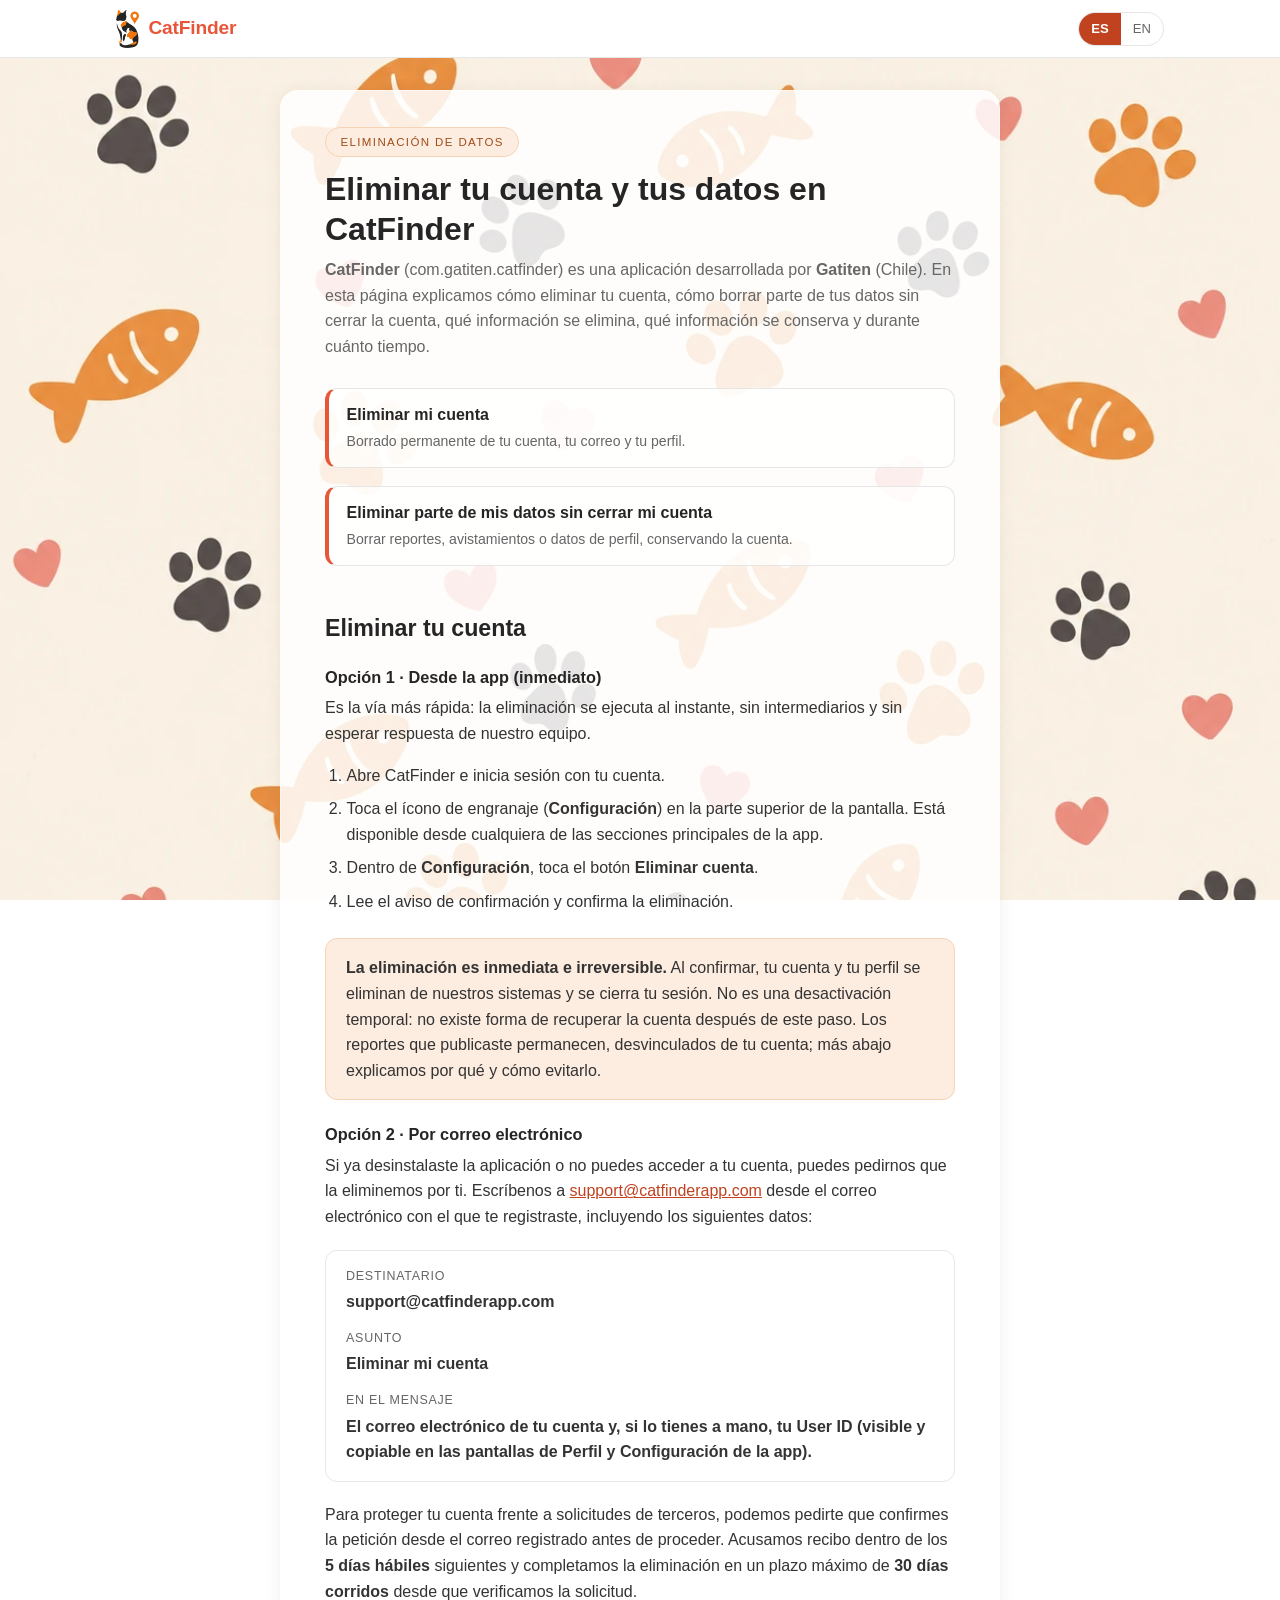
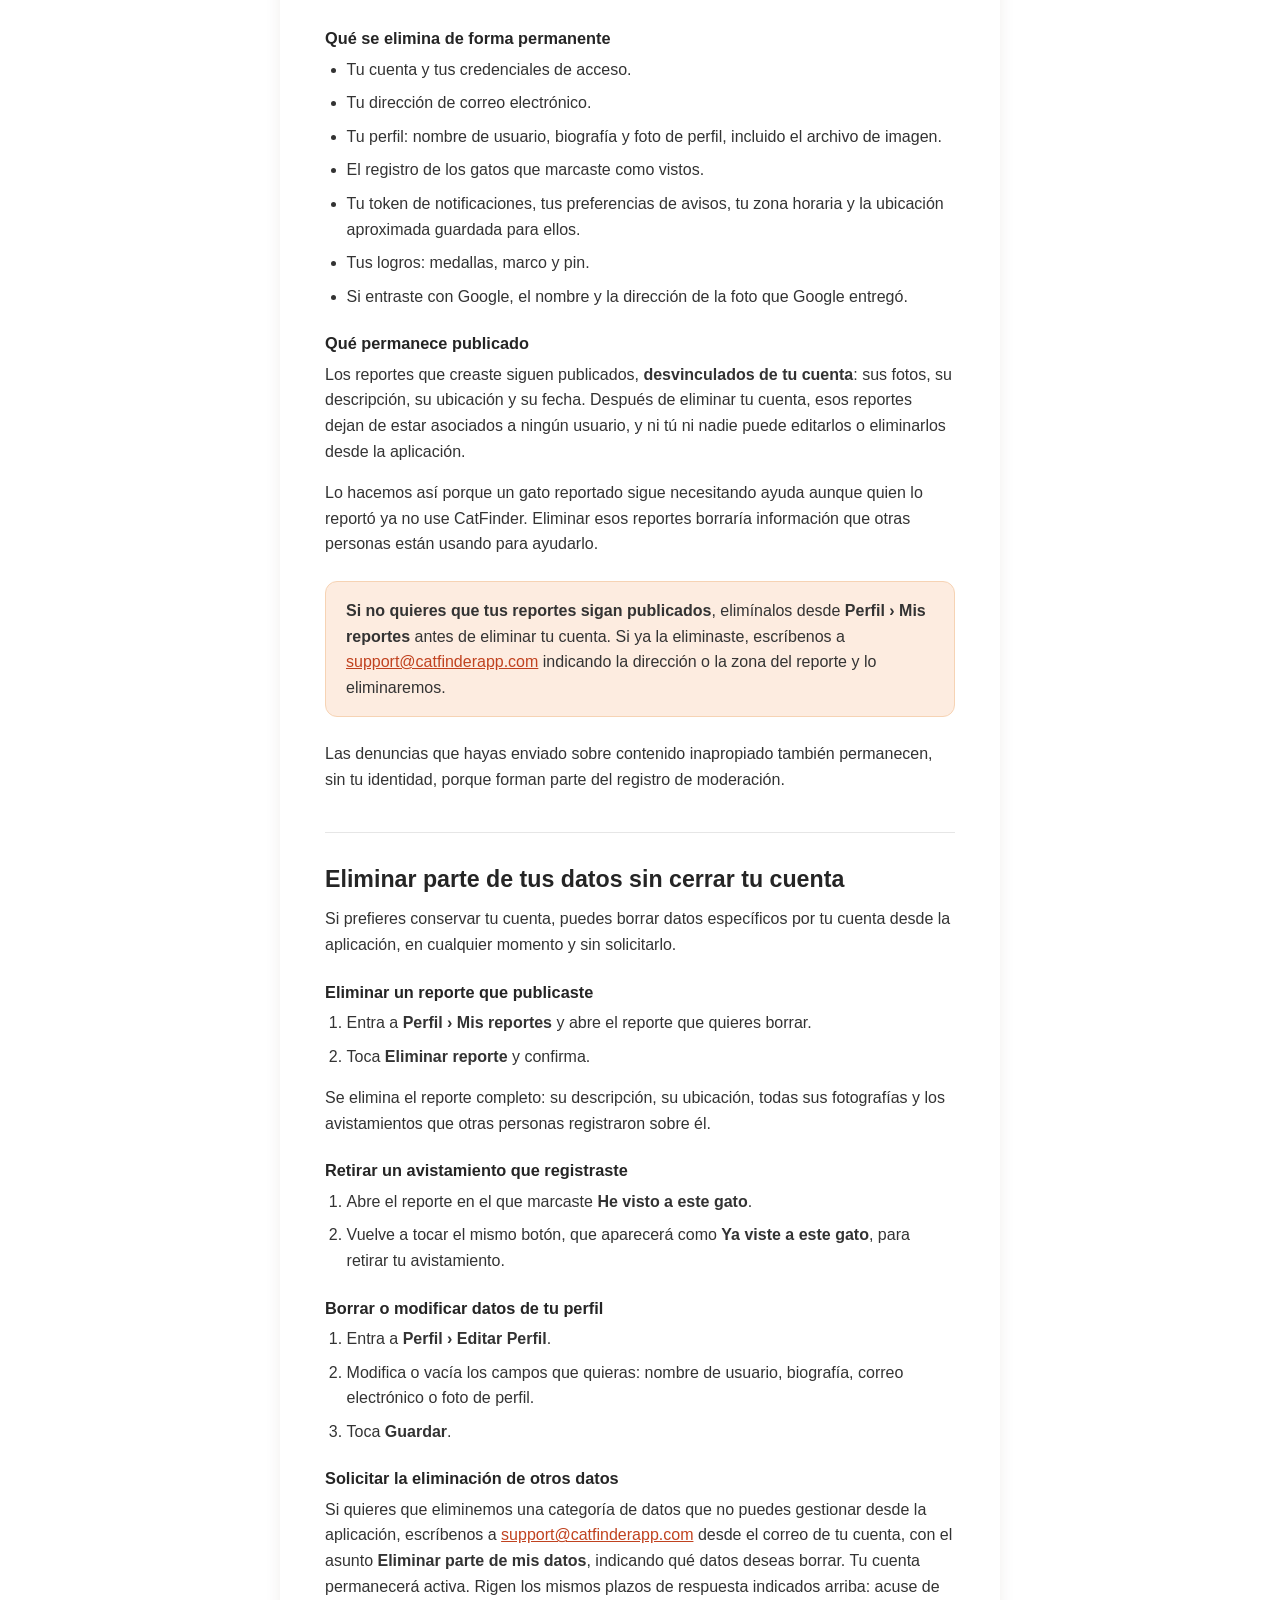
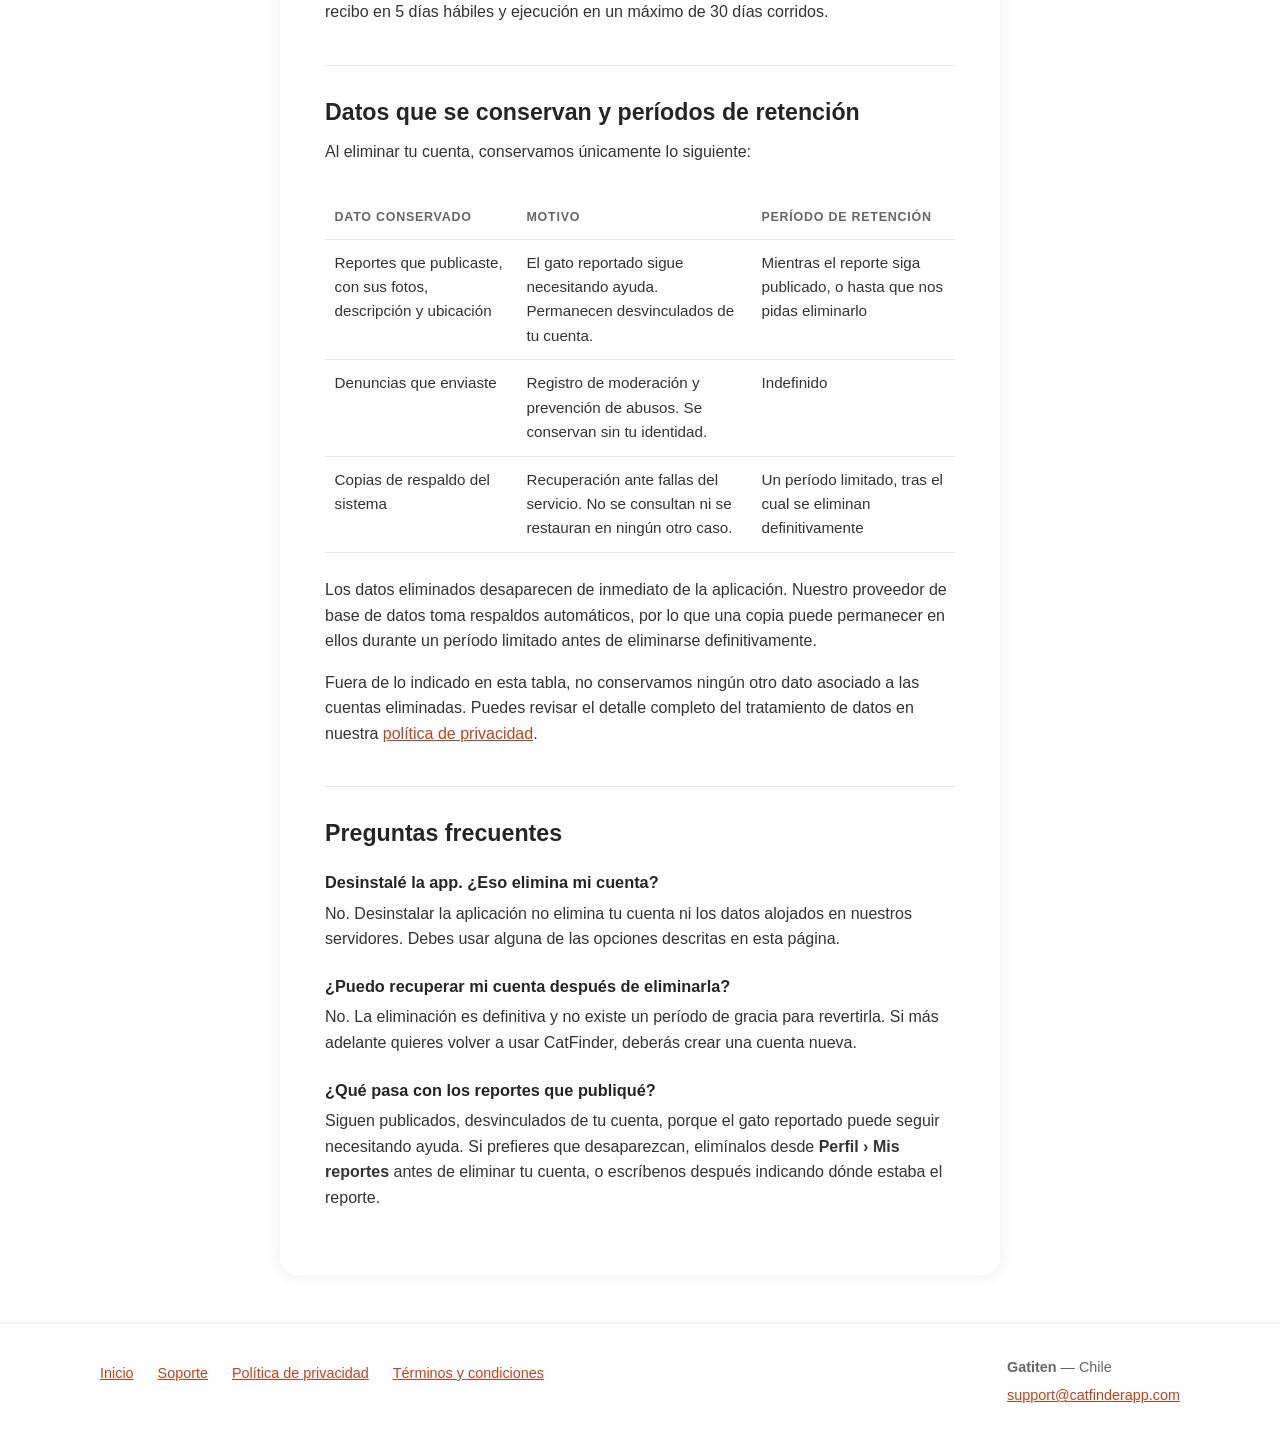
==== commit c0e3f9d0: "Privacidad 0.11.0: avisos cercanos, Google, logros, edad mínima 16 Co-Authored-By: Claude Opus 5.5 <" ====
--- a/eliminar-datos/index.html
+++ b/eliminar-datos/index.html
@@ -117,6 +117,9 @@
               <li>Tu dirección de correo electrónico.</li>
               <li>Tu perfil: nombre de usuario, biografía y foto de perfil, incluido el archivo de imagen.</li>
               <li>El registro de los gatos que marcaste como vistos.</li>
+              <li>Tu token de notificaciones, tus preferencias de avisos, tu zona horaria y la ubicación aproximada guardada para ellos.</li>
+              <li>Tus logros: medallas, marco y pin.</li>
+              <li>Si entraste con Google, el nombre y la dirección de la foto que Google entregó.</li>
             </ul>
 
             <h3>Qué permanece publicado</h3>
--- a/assets/estilos.css
+++ b/assets/estilos.css
@@ -686,7 +686,8 @@
 
 @media (min-width: 860px){
   .envoltura{ padding: 0 1.5rem; }
-  .panel{ margin: 2rem 0 3rem; }
+  /* Solo márgenes verticales: el shorthand pisaba el auto lateral de .panel--texto. */
+  .panel{ margin-top: 2rem; margin-bottom: 3rem; }
   .contenido{ padding: 2.25rem 2.75rem 3rem; }
   .pie__interior{
     flex-direction: row;
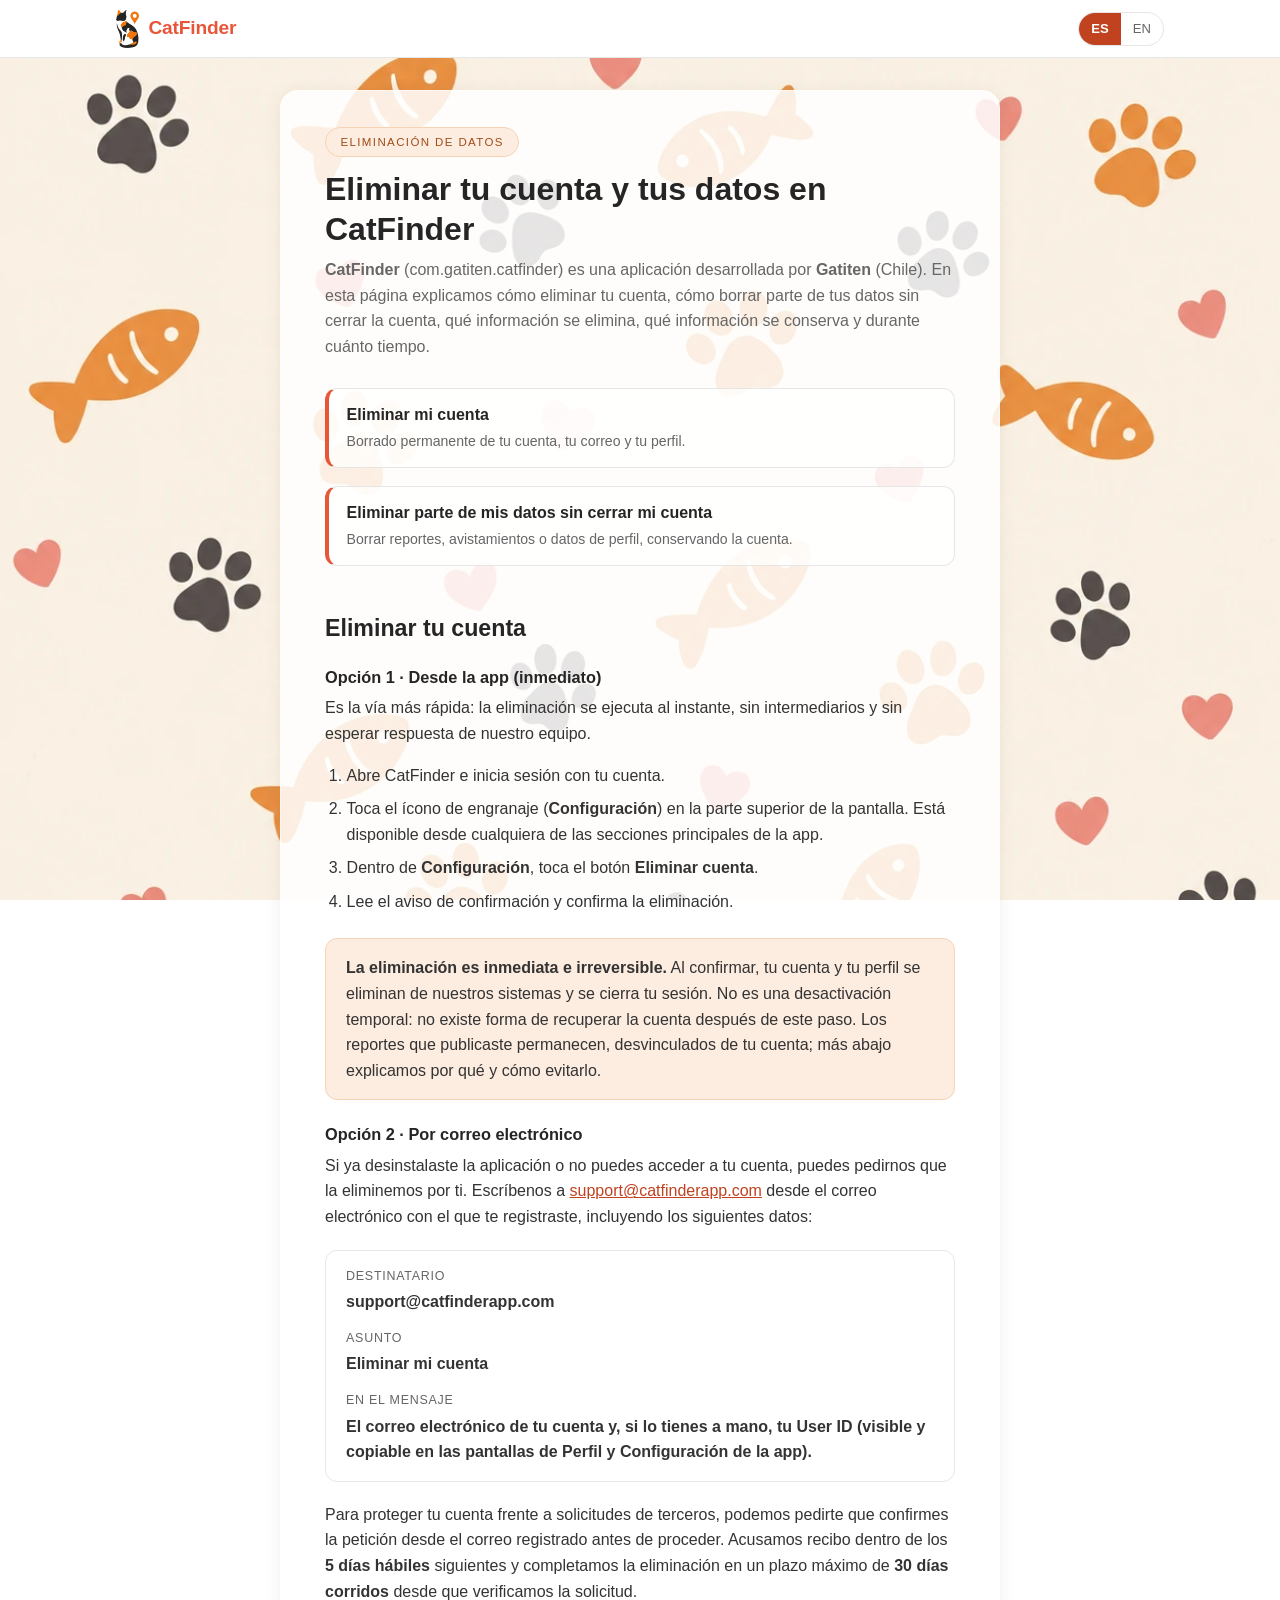
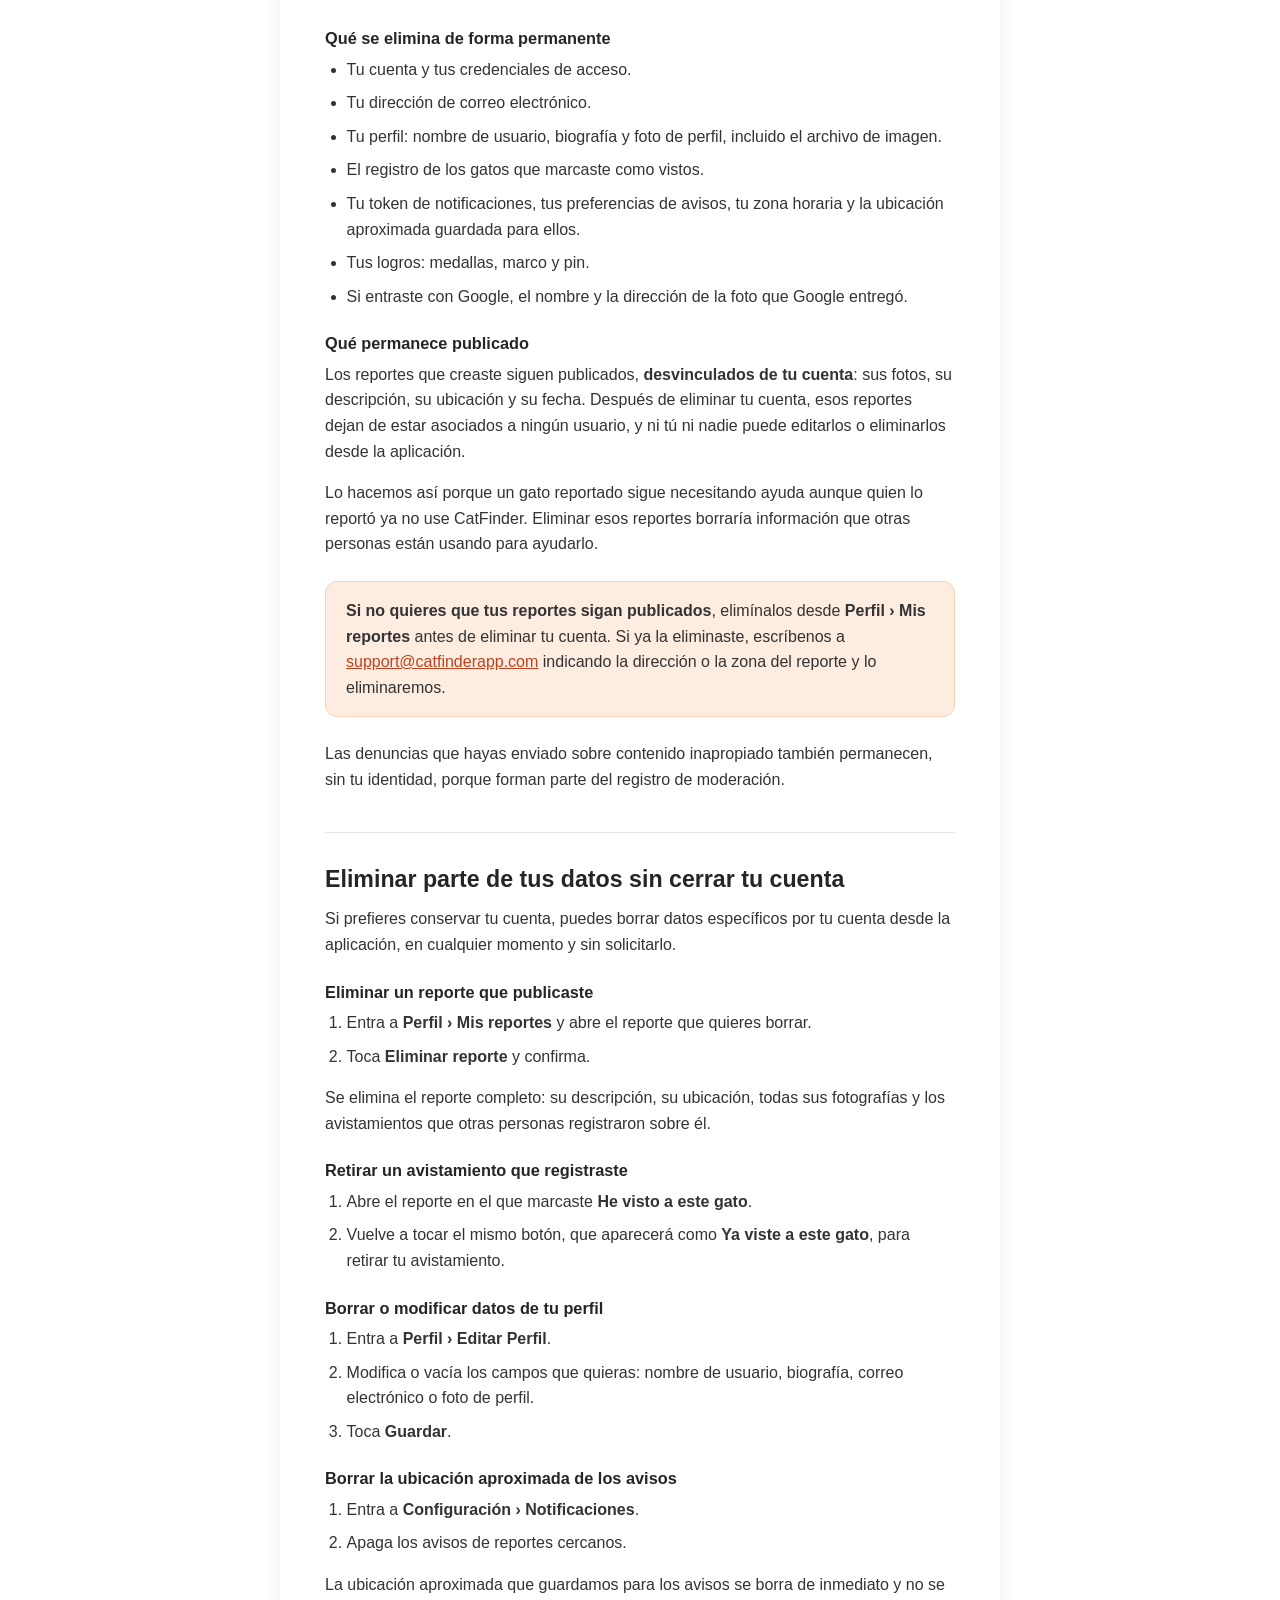
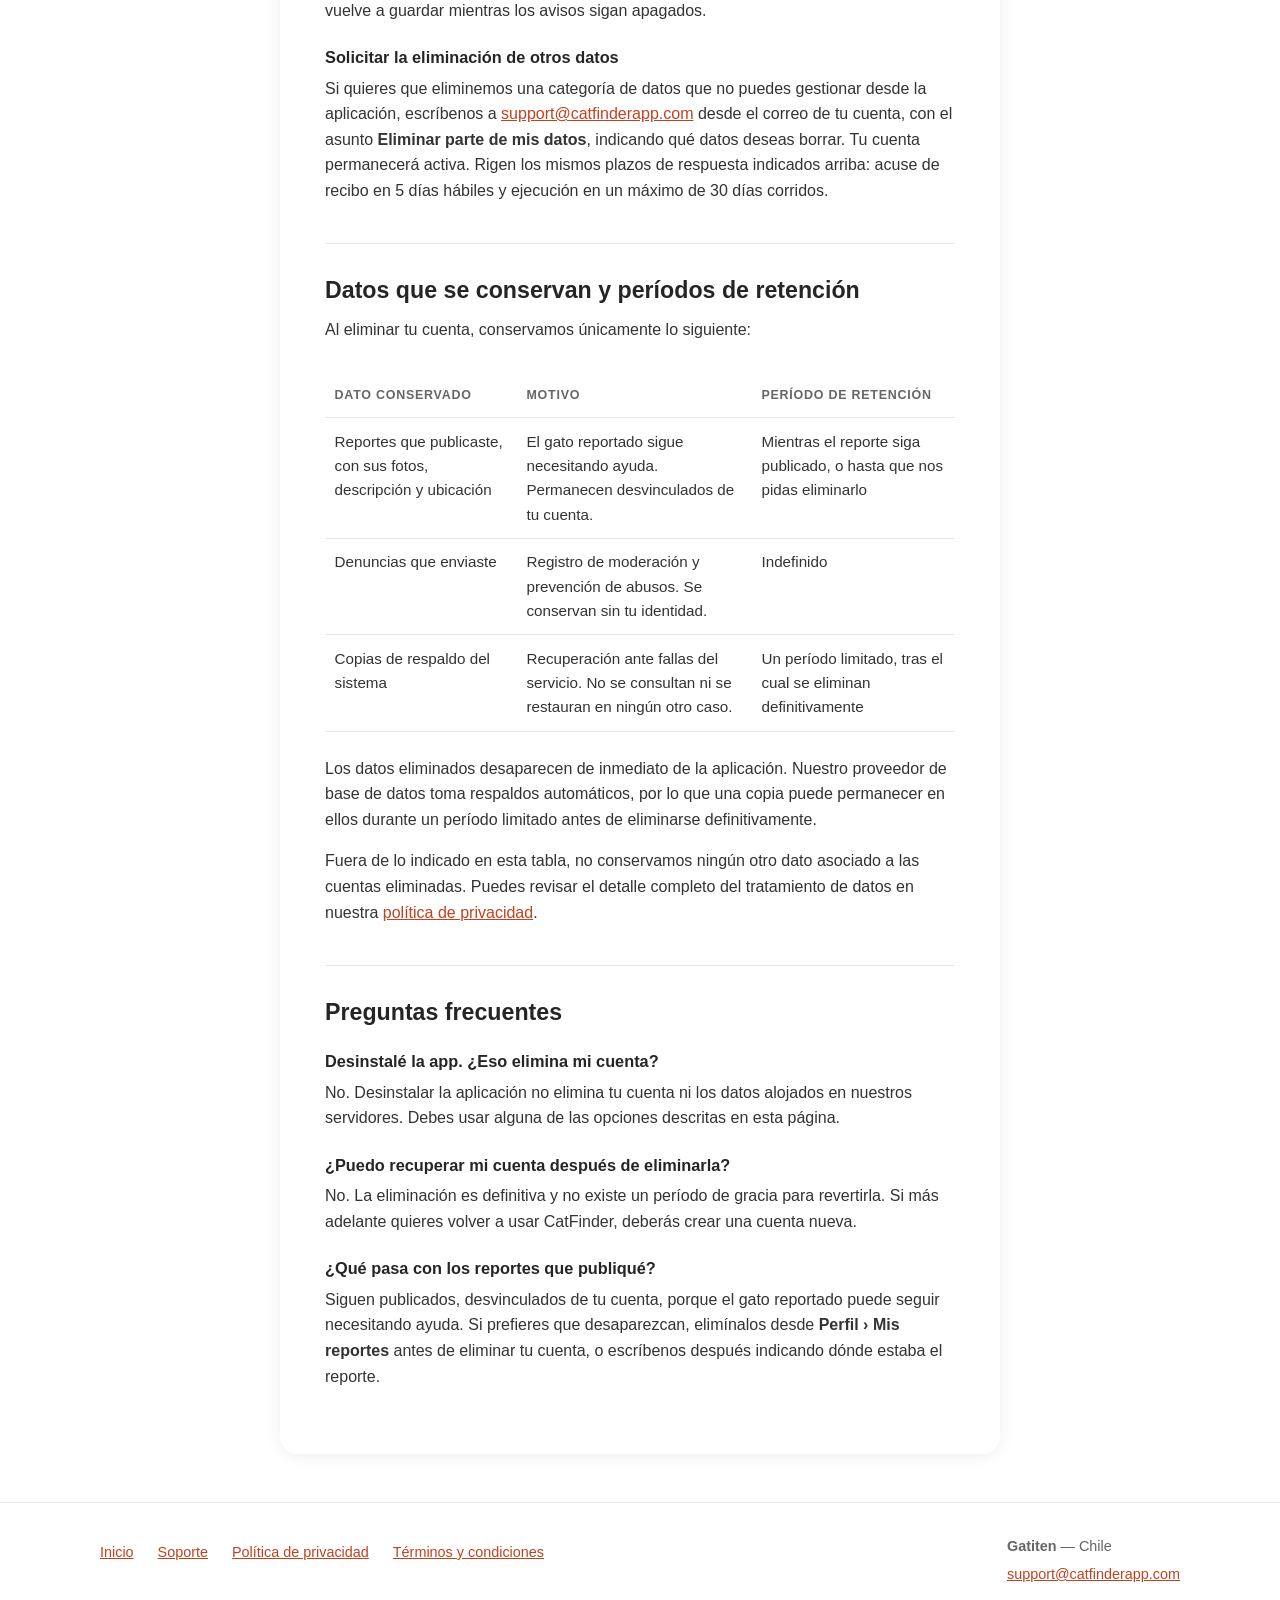
==== commit bb2c6ba0: "Eliminar datos: cómo borrar la ubicación aproximada de los avisos Apagar los avisos en Configuración" ====
--- a/eliminar-datos/index.html
+++ b/eliminar-datos/index.html
@@ -178,6 +178,16 @@
               <li>Modifica o vacía los campos que quieras: nombre de usuario, biografía, correo electrónico o foto de perfil.</li>
               <li>Toca <strong>Guardar</strong>.</li>
             </ol>
+
+            <h3>Borrar la ubicación aproximada de los avisos</h3>
+            <ol>
+              <li>Entra a <strong>Configuración › Notificaciones</strong>.</li>
+              <li>Apaga los avisos de reportes cercanos.</li>
+            </ol>
+            <p>
+              La ubicación aproximada que guardamos para los avisos se borra de inmediato y no se
+              vuelve a guardar mientras los avisos sigan apagados.
+            </p>
 
             <h3>Solicitar la eliminación de otros datos</h3>
             <p>
